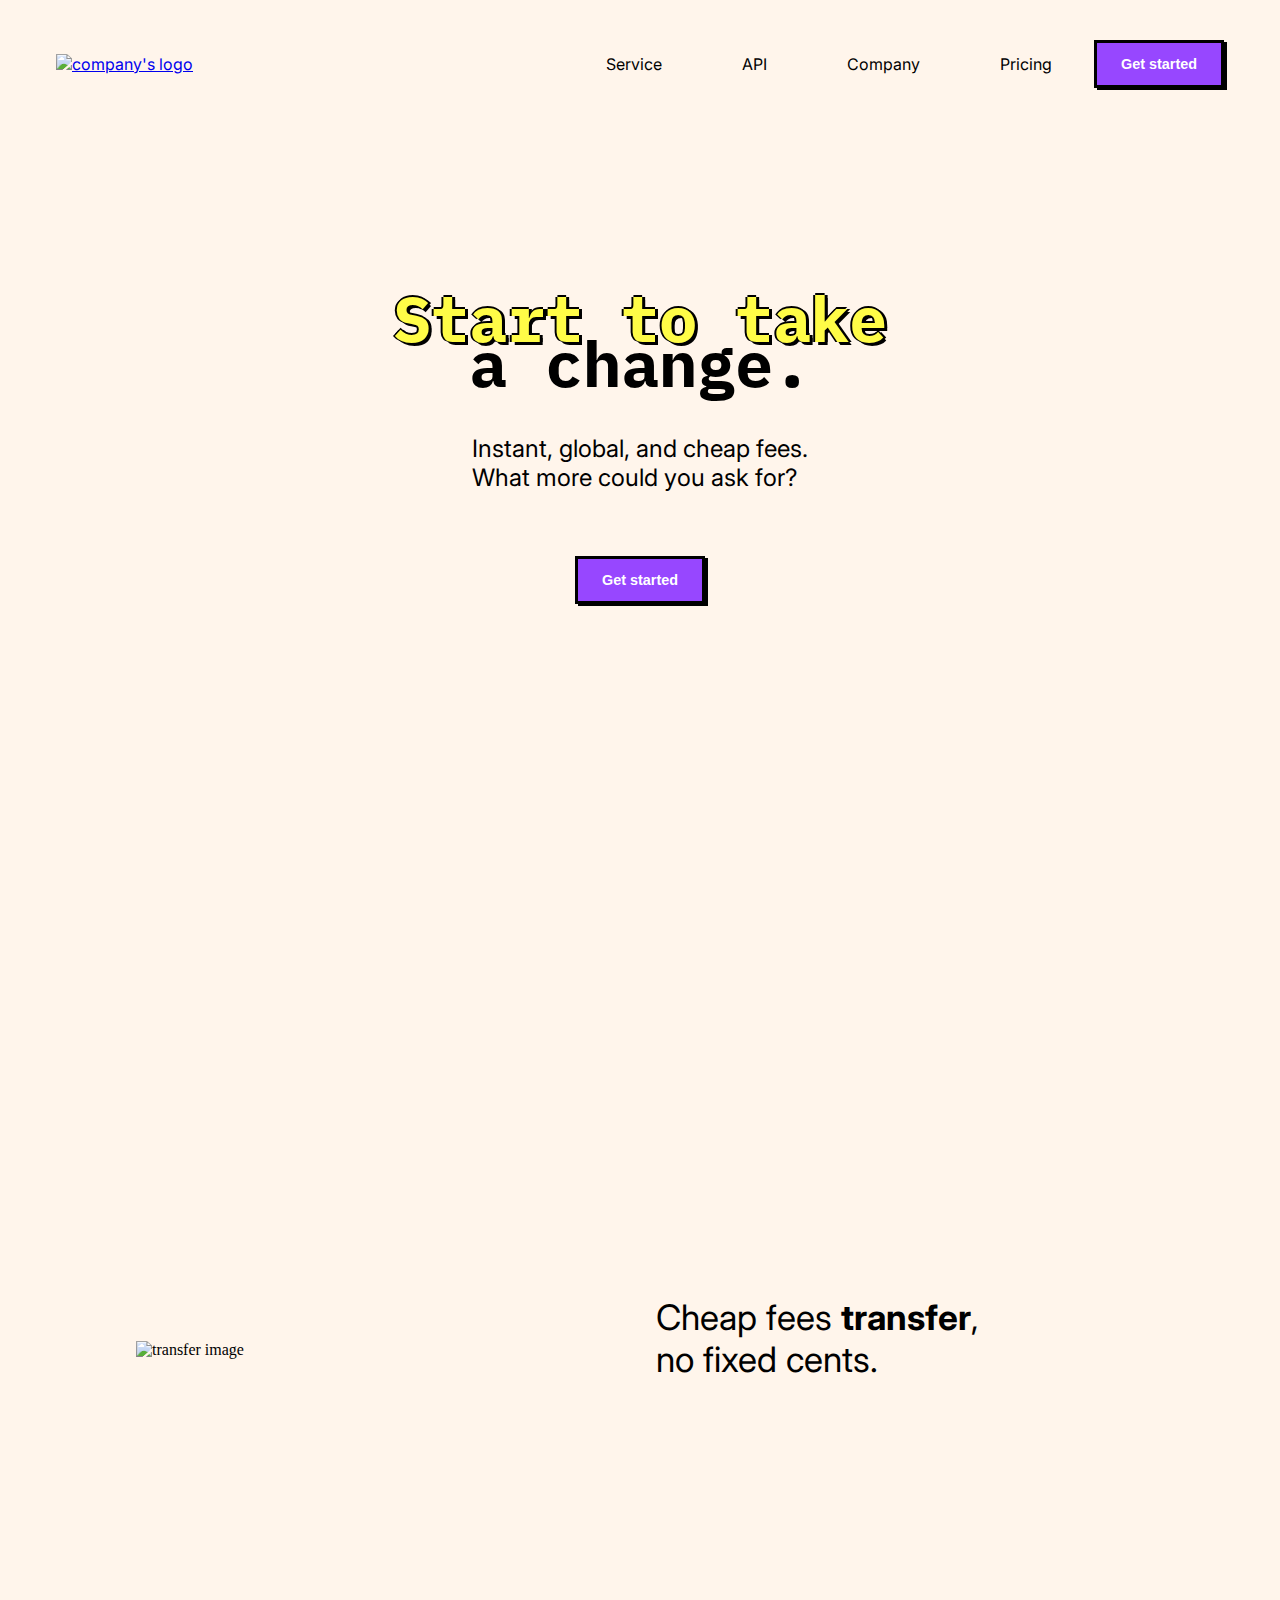
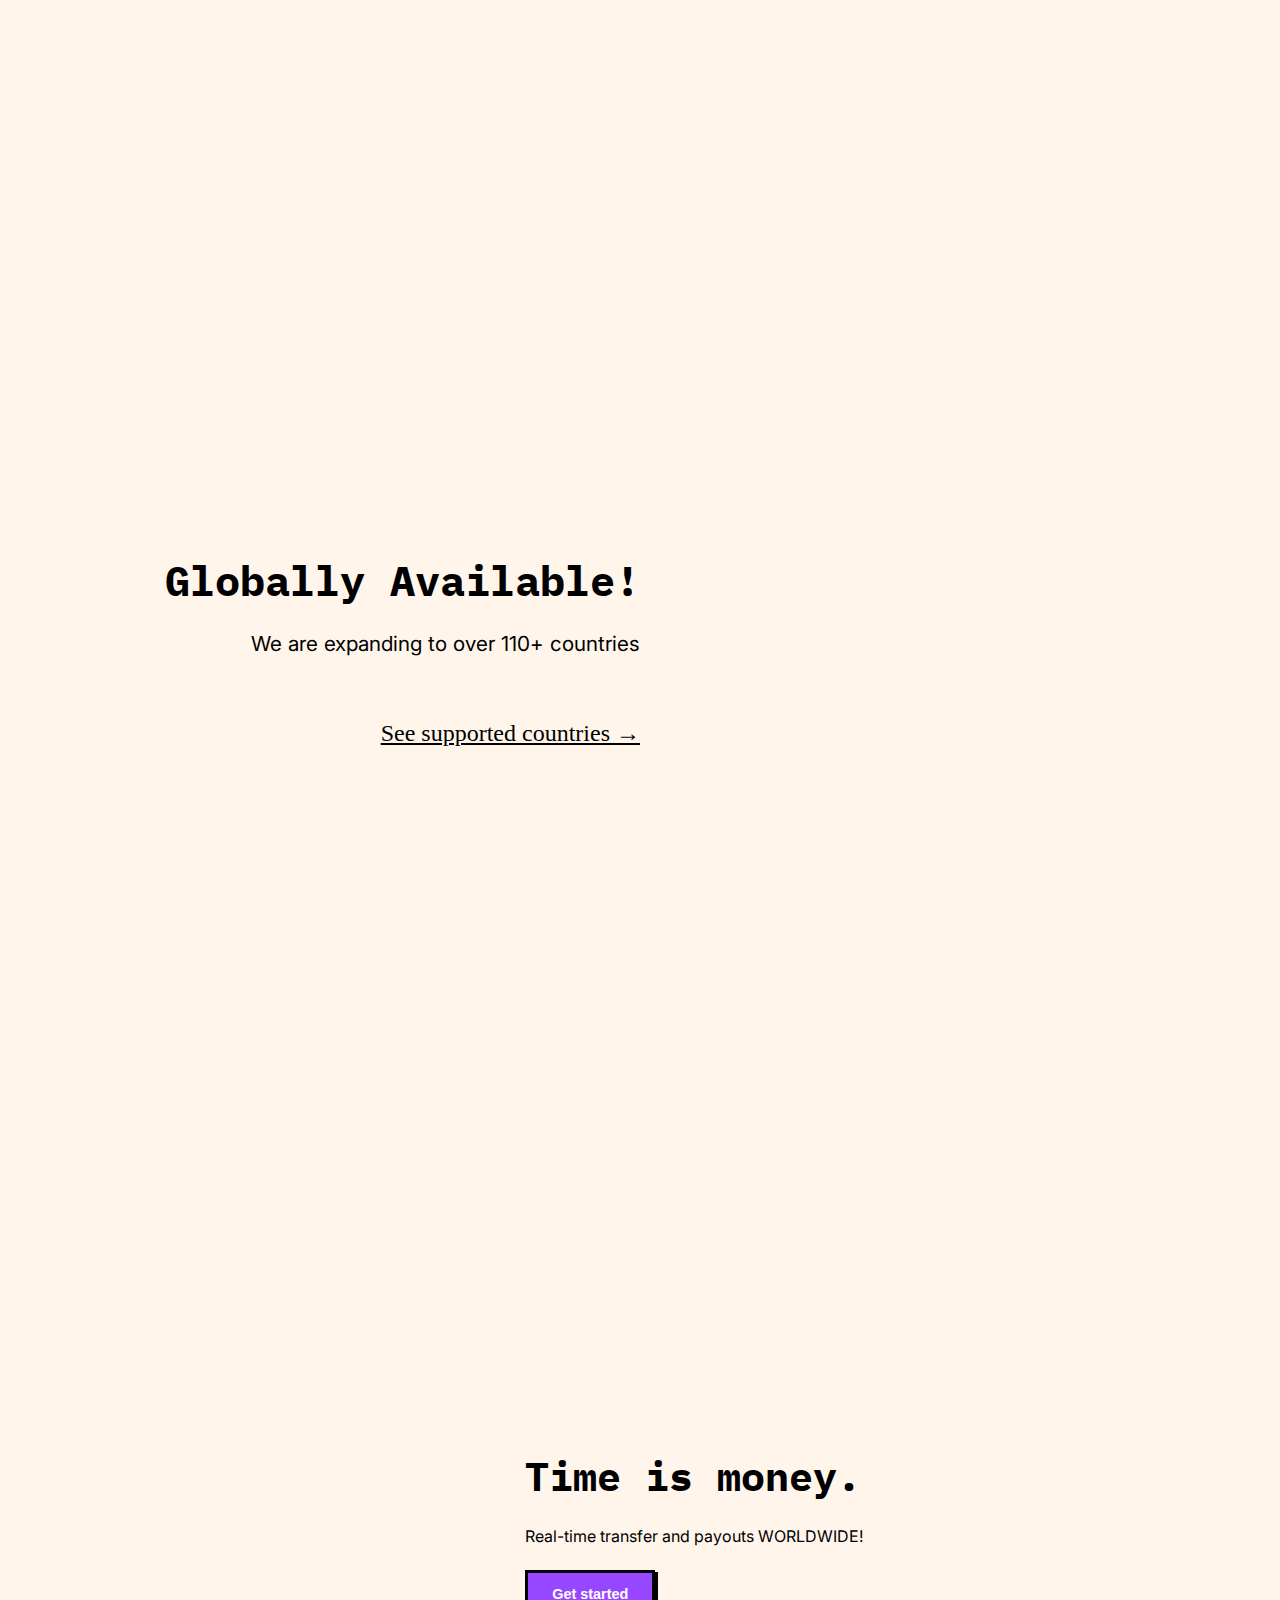
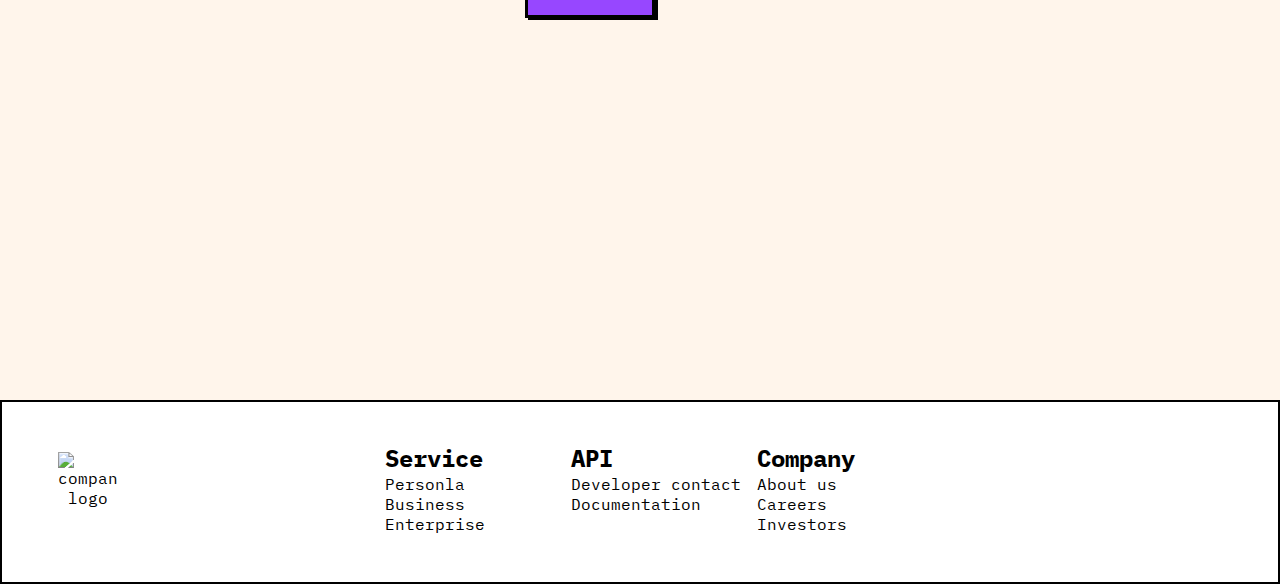
==== html/index.html @ 46a07cd2 "Replaced burger lines with pseudo elements" ====
<!DOCTYPE html>
<html>
  <head>
    <meta charset="utf-8" />
    <meta
      name="viewport"
      content="width=device-width, initial-scale=1, shrink-to-fit=no"
    />
    <title>Landing page</title>
    <link rel="preconnect" href="https://fonts.googleapis.com" />
    <link rel="preconnect" href="https://fonts.gstatic.com" crossorigin />
    <link
      href="https://fonts.googleapis.com/css2?family=IBM+Plex+Mono:wght@400;700&family=Inter:wght@400;700&display=swap"
      rel="stylesheet"
    />
    <link rel="stylesheet" href="../css/style.css" />
  </head>
  <body>
    <header>
      <div class="header container">
        <a href="../html/index.html">
          <img src="../images/logo.svg" alt="company's logo" class="logo" />
        </a>
        <nav class="header__nav">
          <ul class="header__list">
            <li class="header__list-item">
              <a class="header__link" href="#">Service</a>
            </li>
            <li class="header__list-item">
              <a class="header__link" href="#">API</a>
            </li>
            <li class="header__list-item">
              <a class="header__link" href="#">Company</a>
            </li>
            <li class="header__list-item">
              <a class="header__link" href="pricing.html">Pricing</a>
            </li>
          </ul>
        </nav>
        <div class="header__button">
          <a href="welcome.html"><button class="button">Get started</button></a>
        </div>

        <button class="header__burger">
          <!-- <div class="header__line1"></div>
          <div class="header__line1"></div>
          <div class="header__line1"></div> -->
          <span class="header__span"></span>
        </button>
      </div>
    </header>

    <main class="container">
      <section class="hero">
        <h1 class="hero__title">
          <span class="hero__span">Start to take</span><br />
          a change.
        </h1>
        <p class="hero__paragraph">
          Instant, global, and cheap fees.<br />
          What more could you ask for?
        </p>
        <div class="hero__button">
          <a href="signup.html"><button class="button">Get started</button></a>
        </div>
      </section>

      <section class="transfer">
        <h2 class="transfer__title">
          Cheap fees <span class="transfer__span">transfer</span>, <br />no
          fixed cents.
        </h2>
        <div class="transfer__image">
          <img
            src="../images/Transfer.png"
            alt="transfer image"
            class="transfer__img"
          />
        </div>
      </section>

      <section class="global">
        <div class="global__text">
          <h2 class="global__title">Globally Available!</h2>
          <p class="global__paragraph">
            We are expanding to over 110+ countries
          </p>
          <a class="global__link" href="#">See supported countries </a>
        </div>
        <div class="global__image">
          <img src="../images/Globe.png" alt="" class="global__img" />
        </div>
      </section>

      <section class="time">
        <div class="time__text">
          <h2 class="time__title">Time is money.</h2>
          <p class="time__paragraph">
            Real-time transfer and payouts WORLDWIDE!
          </p>
          <div class="time__button">
            <a href="welcome.html"
              ><button class="button">Get started</button></a
            >
          </div>
        </div>

        <div class="time__image">
          <img src="../images/Time.png" alt="" class="time__img" />
        </div>
      </section>
    </main>

    <footer class="footer container">
      <img
        src="../images/logo.png"
        alt="company's logo"
        class="footer__logo logo"
      />
      <nav class="footer__nav">
        <ul class="footer__list">
          <li class="footer__list-item">Service</li>
          <li class="footer__list-item">
            <a class="footer__link" href="#">Personla</a>
          </li>
          <li class="footer__list-item">
            <a class="footer__link" href="#">Business</a>
          </li>
          <li class="footer__list-item">
            <a class="footer__link" href="#">Enterprise</a>
          </li>
          <li class="footer__list-item">API</li>
          <li class="footer__list-item">
            <a class="footer__link" href="#">Developer contact</a>
          </li>
          <li class="footer__list-item">
            <a class="footer__link" href="#">Documentation</a>
          </li>
          <li class="footer__list-item">Company</li>
          <li class="footer__list-item">
            <a class="footer__link" href="#">About us</a>
          </li>
          <li class="footer__list-item">
            <a class="footer__link" href="#">Careers</a>
          </li>
          <li class="footer__list-item">
            <a class="footer__link" href="#">Investors</a>
          </li>
        </ul>
      </nav>

      <div class="footer__socials">
        <a href="#" class="footer__link"
          ><img src="../images/instagram.png" alt="" class="footer__social-img"
        /></a>
        <a href="#" class="footer__link"
          ><img src="../images/linkedin.png" alt="" class="footer__social-img"
        /></a>
        <a href="#" class="footer__link"
          ><img src="../images/twitter.png" alt="" class="footer__social-img"
        /></a>
      </div>
    </footer>
  </body>
</html>
---- css/style.css ----
@charset "UTF-8";
* {
  margin: 0;
  padding: 0;
  box-sizing: border-box;
}

html,
body {
  height: 100vh;
  font-size: 16px;
}

body {
  background-color: hsl(31, 100%, 96%);
  color: hsl(0, 0%, 0%);
}

.container {
  padding: 0 1rem;
}
@media (min-width: 820px) {
  .container {
    padding: 0 2rem;
  }
}
@media (min-width: 1022px) {
  .container {
    padding: 0 3.5rem;
  }
}

.button {
  padding: 1.2rem 2.5rem;
  background-color: hsl(266, 100%, 64%);
  font-size: 1rem;
  color: hsl(0, 0%, 100%);
  font-weight: 700;
  border: 3px solid hsl(0, 0%, 0%);
  box-shadow: 3px 2px 0px black;
  cursor: pointer;
}
@media (min-width: 820px) {
  .button {
    padding: 0.8rem 1.5rem;
    font-size: 0.9rem;
  }
}
.button:hover {
  opacity: 0.8;
  box-shadow: 4px 4px 2px black;
}

.header {
  padding-top: 2.5rem;
  padding-bottom: 2.5rem;
  display: flex;
  justify-content: space-between;
  align-items: center;
  position: fixed;
  top: 0;
  right: 0;
  left: 0;
  background-color: hsl(31, 100%, 96%);
  font-family: "Inter", sans-serif;
}
.header__nav {
  display: none;
}
@media (min-width: 820px) {
  .header__nav {
    display: flex;
    justify-content: flex-end;
    width: 70%;
  }
}
.header__list {
  display: flex;
  align-items: center;
}
.header__list-item {
  padding-left: 5rem;
  list-style: none;
  cursor: pointer;
}
.header__link {
  text-decoration: none;
  color: hsl(0, 0%, 0%);
  transition: 0.2s ease;
}
.header__link:hover {
  color: hsl(266, 100%, 64%);
}
.header__button {
  display: none;
}
@media (min-width: 820px) {
  .header__button {
    display: block;
  }
}
.header__burger {
  cursor: pointer;
  padding: 20px 10px;
  background: hsl(266, 100%, 64%);
  display: block;
}
@media (min-width: 820px) {
  .header__burger {
    display: none;
  }
}
.header__span {
  background: hsl(0, 0%, 0%);
  height: 3px;
  width: 30px;
  display: block;
  position: relative;
  transition: all ease 0.1s;
}
.header__span:after, .header__span:before {
  background: hsl(0, 0%, 0%);
  height: 3px;
  width: 30px;
  display: block;
  position: absolute;
  content: "";
  left: 0;
  top: 8px;
  transition: all ease 0.2s;
}
.header__span:before {
  top: -8px;
}

.logo {
  width: 65px;
}
@media (min-width: 820px) {
  .logo {
    width: 70px;
  }
}
@media (min-width: 1022px) {
  .logo {
    width: 75px;
  }
}

.hero {
  display: flex;
  flex-direction: column;
  justify-content: center;
  align-items: center;
  height: 100vh;
}
.hero__title {
  font-family: "IBM Plex Mono", monospace;
  font-size: 3rem;
  line-height: 2.8rem;
  text-align: center;
  padding-bottom: 3rem;
}
@media (min-width: 820px) {
  .hero__title {
    font-size: 4rem;
  }
}
.hero__span {
  color: hsl(59, 100%, 64%);
  text-shadow: 3px 3px hsl(0, 0%, 0%);
  text-shadow: -2px 0 black, 3px 3px black, 3px 0 black, 0 -2px black;
}
.hero__paragraph {
  font-family: "Inter", sans-serif;
  font-size: 1.2rem;
  padding-bottom: 4rem;
}
@media (min-width: 820px) {
  .hero__paragraph {
    font-size: 1.5rem;
  }
}

.transfer {
  padding-top: 7rem;
  padding-bottom: 7rem;
  display: flex;
  flex-direction: column;
  justify-content: center;
  align-items: center;
}
@media (min-width: 820px) {
  .transfer {
    height: 100vh;
    flex-direction: row-reverse;
    padding: 0 5rem;
    gap: 2rem;
  }
}
.transfer__title {
  font-family: "Inter", sans-serif;
  font-size: 1.7rem;
  font-weight: 400;
  text-align: center;
  padding-bottom: 1.5rem;
}
@media (min-width: 820px) {
  .transfer__title {
    text-align: left;
    flex: 1;
  }
}
@media (min-width: 1022px) {
  .transfer__title {
    font-size: 2.2rem;
  }
}
.transfer__span {
  font-weight: 700;
}
.transfer__image {
  width: 100%;
}
@media (min-width: 820px) {
  .transfer__image {
    flex: 1;
  }
}
.transfer__img {
  width: 100%;
}

.global {
  padding-top: 7rem;
  padding-bottom: 7rem;
  display: flex;
  flex-direction: column;
  justify-content: flex-end;
  align-items: center;
}
@media (min-width: 820px) {
  .global {
    height: 100vh;
    flex-direction: row;
  }
}
@media (min-width: 1022px) {
  .global {
    padding-left: 5rem;
    padding-right: 5rem;
  }
}
.global__text {
  text-align: center;
}
@media (min-width: 820px) {
  .global__text {
    text-align: right;
    flex: 1;
  }
}
.global__title {
  font-family: "IBM Plex Mono", monospace;
  font-size: 2rem;
  padding-bottom: 1.5rem;
}
@media (min-width: 820px) {
  .global__title {
    font-size: 2.2rem;
  }
}
@media (min-width: 1022px) {
  .global__title {
    font-size: 2.6rem;
  }
}
.global__paragraph {
  font-family: "Inter", sans-serif;
  font-size: 1.2rem;
  padding-bottom: 1rem;
}
@media (min-width: 820px) {
  .global__paragraph {
    font-size: 1.3rem;
    padding-bottom: 4rem;
  }
}
.global__link {
  color: hsl(0, 0%, 0%);
  font-size: 1.3rem;
}
.global__link:hover {
  color: hsl(266, 100%, 64%);
}
@media (min-width: 820px) {
  .global__link {
    font-size: 1.5rem;
  }
}
.global__link::after {
  content: "→";
}
.global__image {
  width: 100%;
}
@media (min-width: 820px) {
  .global__image {
    flex: 1;
  }
}
.global__img {
  width: 100%;
}

.time {
  padding-top: 7rem;
  padding-bottom: 7rem;
  display: flex;
  flex-direction: column;
  justify-content: center;
  align-items: center;
  text-align: center;
}
@media (min-width: 820px) {
  .time {
    height: 100vh;
    flex-direction: row-reverse;
    text-align: left;
    gap: 5rem;
  }
}
@media (min-width: 820px) {
  .time {
    padding-left: 5rem;
    padding-right: 5rem;
  }
}
@media (min-width: 820px) {
  .time__text {
    flex: 2;
  }
}
.time__title {
  font-family: "IBM Plex Mono", monospace;
  font-size: 2rem;
  padding-bottom: 1.5rem;
}
@media (min-width: 820px) {
  .time__title {
    font-size: 2.2rem;
  }
}
@media (min-width: 820px) {
  .time__title {
    font-size: 2.5rem;
  }
}
.time__paragraph {
  font-family: "Inter", sans-serif;
  font-size: 1rem;
  padding-bottom: 1.5rem;
}
.time__button {
  margin-bottom: 2rem;
}
.time__image {
  width: 100%;
  padding-bottom: 2rem;
}
@media (min-width: 820px) {
  .time__image {
    flex: 1;
  }
}
.time__img {
  width: 70%;
}
@media (min-width: 820px) {
  .time__img {
    width: 100%;
  }
}

.footer {
  padding-top: 1.5rem;
  padding-bottom: 1.5rem;
  background-color: hsl(0, 0%, 100%);
  font-family: "IBM Plex Mono", monospace;
  text-align: center;
  border: 2px solid hsl(0, 0%, 0%);
}
@media (min-width: 820px) {
  .footer {
    display: flex;
    justify-content: space-between;
    align-items: center;
  }
}
.footer__logo {
  padding-right: 1rem;
  padding-bottom: 1.5rem;
}
.footer__nav {
  padding-bottom: 1.5rem;
}
@media (min-width: 820px) {
  .footer__list {
    -moz-column-count: 3;
         column-count: 3;
    text-align: left;
  }
}
.footer__list-item {
  list-style: none;
  font-size: 1rem;
}
.footer__list-item:nth-child(1), .footer__list-item:nth-child(5), .footer__list-item:nth-child(8) {
  font-weight: 700;
  font-size: 1.5rem;
  padding-top: 1rem;
}
.footer__link {
  text-decoration: none;
  color: hsl(0, 0%, 0%);
  transition: 0.2s ease;
}
.footer__link:hover {
  filter: invert(30%) sepia(90%) saturate(2763%) hue-rotate(250deg) brightness(101%) contrast(102%);
}
.footer__social-img {
  cursor: pointer;
  padding-left: 0.5rem;
}

.main {
  height: 100vh;
  display: flex;
  justify-content: center;
  align-items: center;
}
.main__box {
  display: flex;
  flex-direction: column;
  justify-content: center;
  align-items: center;
  width: 80%;
  border: 4px solid hsl(0, 0%, 0%);
  box-shadow: 7px 6px 5px black;
  height: 250px;
  background-color: hsl(59, 100%, 64%);
}
@media (min-width: 820px) {
  .main__box {
    width: 75%;
    height: 300px;
  }
}
@media (min-width: 1022px) {
  .main__box {
    width: 45%;
    height: 400px;
  }
}
.main__title {
  font-family: "IBM Plex Mono", monospace;
  font-size: 1.3rem;
  font-weight: 400;
  text-align: center;
  padding-bottom: 1rem;
}
@media (min-width: 820px) {
  .main__title {
    padding-top: 2rem;
    font-size: 1.6rem;
  }
}
@media (min-width: 820px) {
  .main__title {
    font-size: 2rem;
  }
}
.main__paragraph {
  font-family: "Inter", sans-serif;
  font-weight: 600;
  font-size: 1.3rem;
  padding-bottom: 1rem;
}
@media (min-width: 820px) {
  .main__paragraph {
    font-size: 1.6rem;
    padding-bottom: 5rem;
  }
}
@media (min-width: 820px) {
  .main__paragraph {
    font-size: 2rem;
  }
}

.welcome {
  height: 100vh;
  display: flex;
  justify-content: center;
  align-items: center;
  margin-top: 1rem;
}
.welcome__box {
  display: flex;
  flex-direction: column;
  justify-content: center;
  align-items: center;
  width: 90%;
  height: 55%;
  background-color: hsl(0, 0%, 100%);
  border: 4px solid hsl(0, 0%, 0%);
  box-shadow: 7px 6px 5px black;
}
@media (min-width: 820px) {
  .welcome__box {
    width: 75%;
    height: 60%;
  }
}
.welcome__title {
  font-family: "IBM Plex Mono", monospace;
  padding-bottom: 1.5rem;
}
.welcome__input {
  width: 300px;
  margin-bottom: 1.5rem;
  border: 2px solid hsl(0, 0%, 0%);
  padding: 0.5rem;
  font-family: hsl(0, 0%, 100%);
}
.welcome__socials {
  display: flex;
  gap: 1rem;
  margin-top: 5.5rem;
  padding: 0.2rem;
  border: 2px solid hsl(0, 0%, 0%);
}
.welcome__img {
  width: 30px;
}
.welcome__link:hover {
  filter: invert(30%) sepia(90%) saturate(2763%) hue-rotate(250deg) brightness(101%) contrast(102%);
}/*# sourceMappingURL=style.css.map */
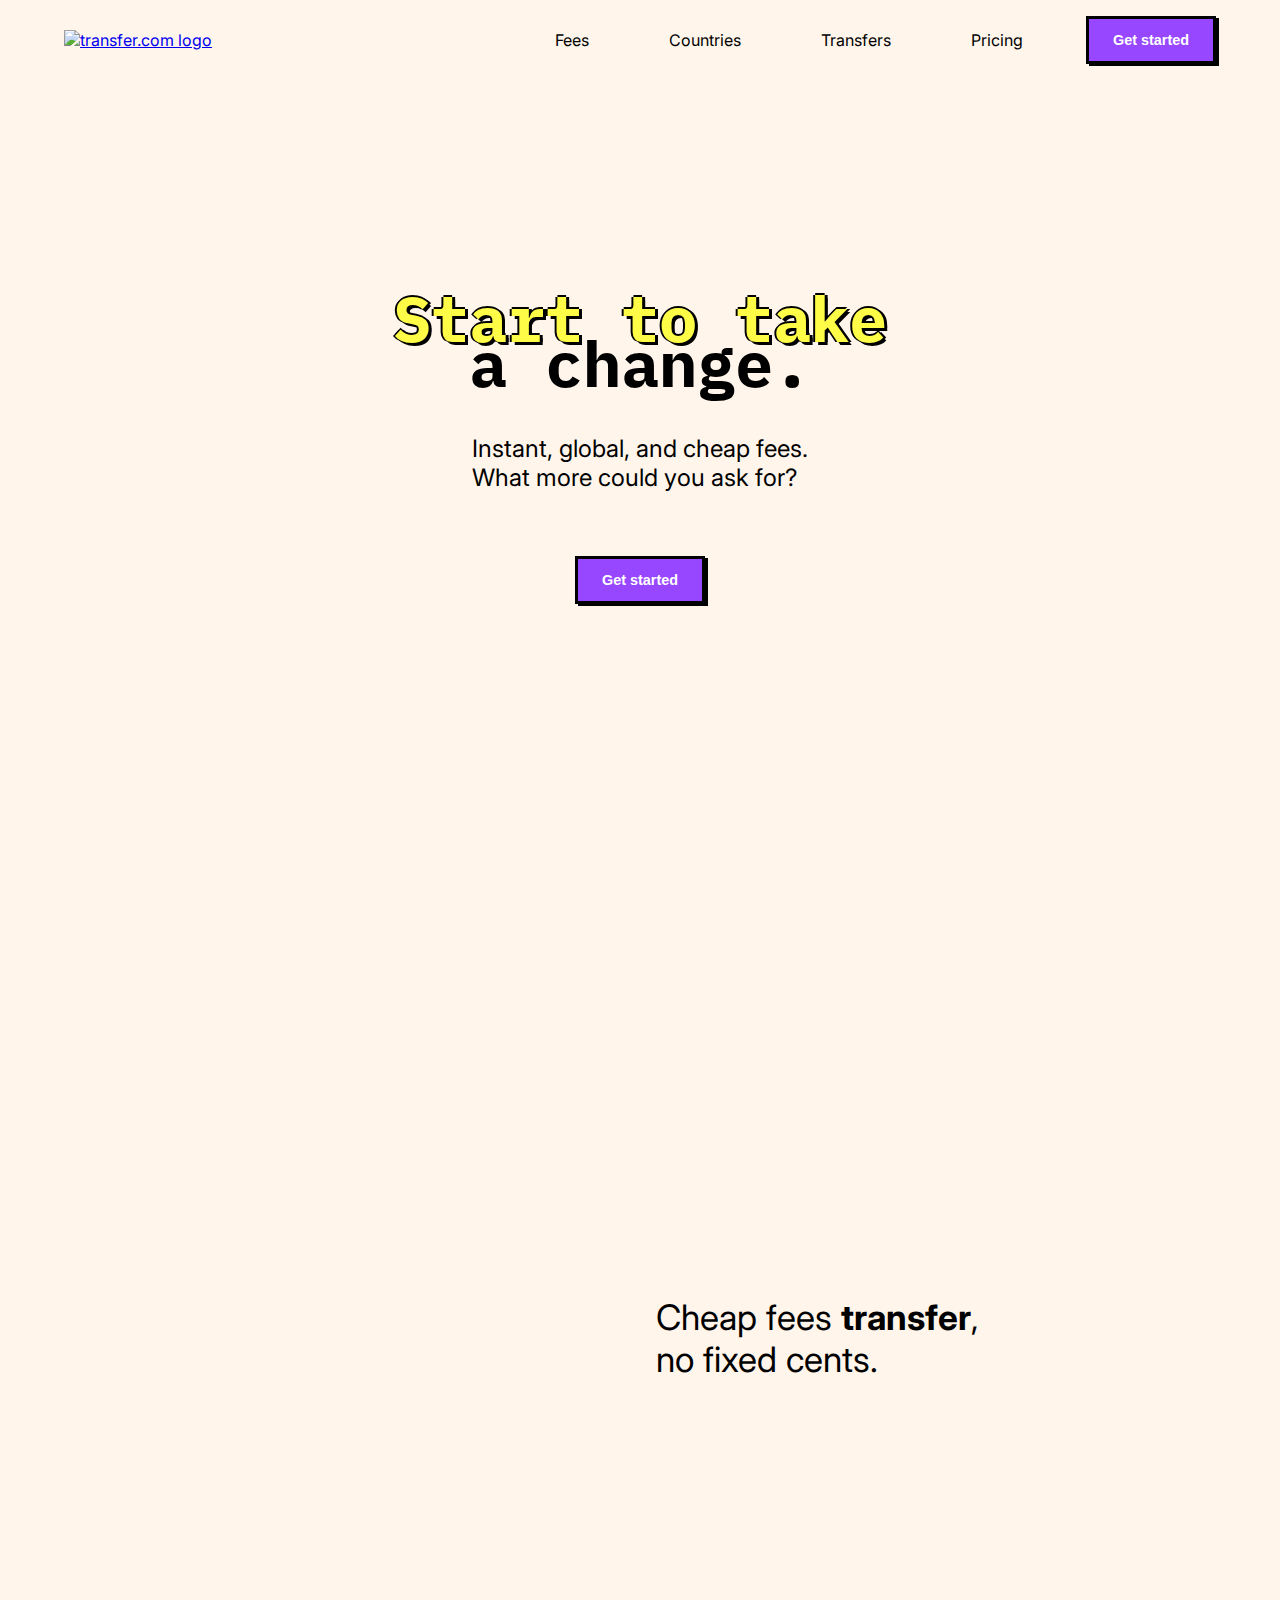
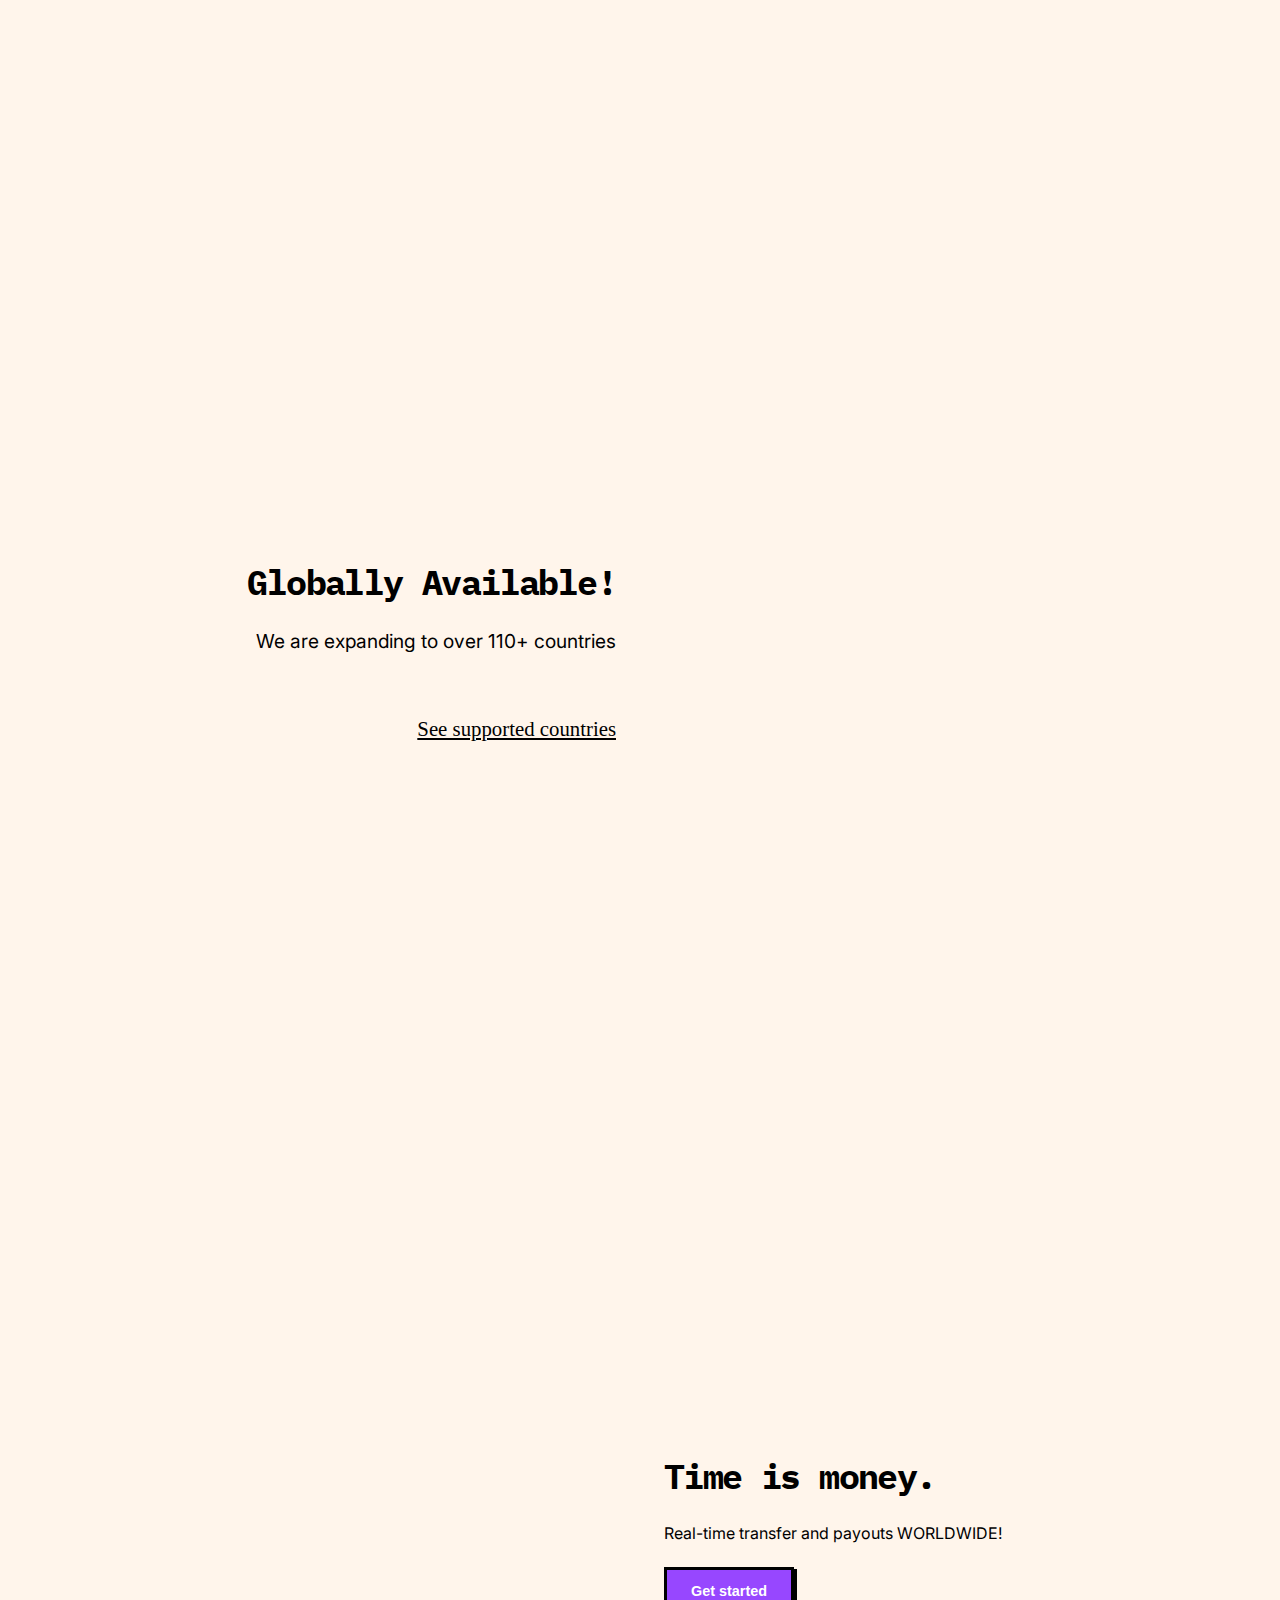
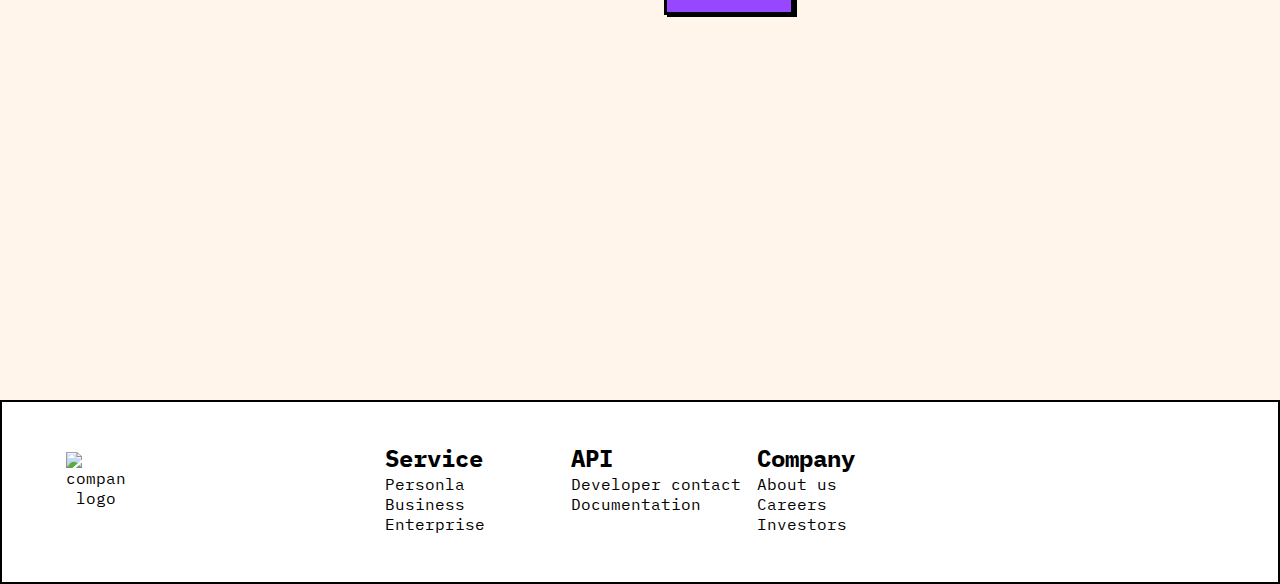
==== commit 6ac4008f: "Added password input eye icon + centered menu links" ====
--- a/html/index.html
+++ b/html/index.html
@@ -19,18 +19,18 @@
     <header>
       <div class="header container">
         <a href="../html/index.html">
-          <img src="../images/logo.svg" alt="company's logo" class="logo" />
+          <img src="../images/logo.svg" alt="transfer.com logo" class="logo" />
         </a>
         <nav class="header__nav">
           <ul class="header__list">
             <li class="header__list-item">
-              <a class="header__link" href="#">Service</a>
-            </li>
-            <li class="header__list-item">
-              <a class="header__link" href="#">API</a>
-            </li>
-            <li class="header__list-item">
-              <a class="header__link" href="#">Company</a>
+              <a class="header__link" href="#fees">Fees</a>
+            </li>
+            <li class="header__list-item">
+              <a class="header__link" href="#countries">Countries</a>
+            </li>
+            <li class="header__list-item">
+              <a class="header__link" href="#transfers">Transfers</a>
             </li>
             <li class="header__list-item">
               <a class="header__link" href="pricing.html">Pricing</a>
@@ -42,9 +42,6 @@
         </div>
 
         <button class="header__burger">
-          <!-- <div class="header__line1"></div>
-          <div class="header__line1"></div>
-          <div class="header__line1"></div> -->
           <span class="header__span"></span>
         </button>
       </div>
@@ -53,33 +50,47 @@
     <main class="container">
       <section class="hero">
         <h1 class="hero__title">
-          <span class="hero__span">Start to take</span><br />
-          a change.
+          <span class="hero__span">Start to take</span>
+          <span class="hero__span2">a change.</span>
         </h1>
         <p class="hero__paragraph">
           Instant, global, and cheap fees.<br />
           What more could you ask for?
         </p>
         <div class="hero__button">
-          <a href="signup.html"><button class="button">Get started</button></a>
-        </div>
-      </section>
-
-      <section class="transfer">
+          <a href="welcome.html"><button class="button">Get started</button></a>
+        </div>
+      </section>
+
+      <section id="fees" class="transfer">
         <h2 class="transfer__title">
           Cheap fees <span class="transfer__span">transfer</span>, <br />no
           fixed cents.
         </h2>
         <div class="transfer__image">
           <img
-            src="../images/Transfer.png"
-            alt="transfer image"
-            class="transfer__img"
-          />
-        </div>
-      </section>
-
-      <section class="global">
+            src="../images/rectangle.svg"
+            alt=""
+            class="transfer__rectangle"
+          />
+          <img
+            src="../images/rectanglesmall.svg"
+            alt=""
+            class="transfer__rectangle-small1"
+          />
+          <img
+            src="../images/rectanglesmall.svg"
+            alt=""
+            class="transfer__rectangle-small2"
+          />
+          <img src="../images/dollar.svg" alt="" class="transfer__dollar1" />
+          <img src="../images/dollar.svg" alt="" class="transfer__dollar2" />
+          <img src="../images/arrow.svg" alt="" class="transfer__arrow" />
+          <img src="../images/percent.svg" alt="" class="transfer__percent" />
+        </div>
+      </section>
+
+      <section id="countries" class="global">
         <div class="global__text">
           <h2 class="global__title">Globally Available!</h2>
           <p class="global__paragraph">
@@ -88,11 +99,16 @@
           <a class="global__link" href="#">See supported countries </a>
         </div>
         <div class="global__image">
-          <img src="../images/Globe.png" alt="" class="global__img" />
-        </div>
-      </section>
-
-      <section class="time">
+          <img src="../images/globe.svg" alt="" class="global__globe" />
+          <img src="../images/spot1.svg" alt="" class="global__spot1" />
+          <img src="../images/spot2.svg" alt="" class="global__spot2" />
+          <img src="../images/spot3.svg" alt="" class="global__spot3" />
+          <img src="../images/line.svg" alt="" class="global__line" />
+          <img src="../images/globearrow 1.svg" alt="" class="global__arrow" />
+        </div>
+      </section>
+
+      <section id="transfers" class="time">
         <div class="time__text">
           <h2 class="time__title">Time is money.</h2>
           <p class="time__paragraph">
@@ -106,7 +122,27 @@
         </div>
 
         <div class="time__image">
-          <img src="../images/Time.png" alt="" class="time__img" />
+          <img src="../images/face.svg" alt="" class="time__face" />
+          <img src="../images/twelve.svg" alt="" class="time__twelve" />
+          <img src="../images/nine.svg" alt="" class="time__nine" />
+          <img src="../images/three.svg" alt="" class="time__three" />
+          <img src="../images/six.svg" alt="" class="time__six" />
+          <img
+            src="../images/rectanglesmall.svg"
+            alt=""
+            class="time__rectangle1 time__rotate"
+          />
+          <img
+            src="../images/rectanglesmall.svg"
+            alt=""
+            class="time__rectangle2"
+          />
+          <img
+            src="../images/dollar.svg"
+            alt=""
+            class="time__dollar1 time__rotate"
+          />
+          <img src="../images/dollar.svg" alt="" class="time__dollar2" />
         </div>
       </section>
     </main>
@@ -161,5 +197,6 @@
         /></a>
       </div>
     </footer>
+    <script src="../script.js"></script>
   </body>
 </html>
--- a/css/style.css
+++ b/css/style.css
@@ -1,4 +1,3 @@
-@charset "UTF-8";
 * {
   margin: 0;
   padding: 0;
@@ -9,6 +8,7 @@
 body {
   height: 100vh;
   font-size: 16px;
+  scroll-behavior: smooth;
 }
 
 body {
@@ -18,15 +18,17 @@
 
 .container {
   padding: 0 1rem;
+  max-width: 1440px;
+  margin: 0 auto;
 }
 @media (min-width: 820px) {
   .container {
     padding: 0 2rem;
   }
 }
-@media (min-width: 1022px) {
+@media (min-width: 1026px) {
   .container {
-    padding: 0 3.5rem;
+    padding: 0 4rem;
   }
 }
 
@@ -51,9 +53,24 @@
   box-shadow: 4px 4px 2px black;
 }
 
+@keyframes navLinkFade {
+  from {
+    opacity: 0;
+    transform: translateX(50px);
+  }
+  to {
+    opacity: 1;
+    transform: translateX(0px);
+  }
+}
+@keyframes rotate {
+  to {
+    transform: rotate(360deg);
+  }
+}
 .header {
-  padding-top: 2.5rem;
-  padding-bottom: 2.5rem;
+  padding-top: 1rem;
+  padding-bottom: 1rem;
   display: flex;
   justify-content: space-between;
   align-items: center;
@@ -62,27 +79,51 @@
   right: 0;
   left: 0;
   background-color: hsl(31, 100%, 96%);
+  z-index: 5;
   font-family: "Inter", sans-serif;
 }
 .header__nav {
-  display: none;
-}
-@media (min-width: 820px) {
-  .header__nav {
-    display: flex;
-    justify-content: flex-end;
-    width: 70%;
-  }
+  display: flex;
+  justify-content: flex-end;
+  width: 65%;
 }
 .header__list {
   display: flex;
-  align-items: center;
+  list-style: none;
+}
+@media (max-width: 822px) {
+  .header__list {
+    position: absolute;
+    top: 0;
+    right: 0;
+    left: 0;
+    background-color: hsl(59, 100%, 64%);
+    height: 100vh;
+    flex-direction: column;
+    justify-content: space-evenly;
+    align-items: center;
+    z-index: 1;
+    transform: translateX(100%);
+    transition: transform 0.8s ease-in;
+    font-size: 1.1rem;
+    font-weight: 700;
+  }
+}
+.header__active {
+  transform: translateX(0);
 }
 .header__list-item {
   padding-left: 5rem;
   list-style: none;
   cursor: pointer;
 }
+@media (max-width: 822px) {
+  .header__list-item {
+    opacity: 0;
+    padding: 20px 120px;
+    margin: 0 auto;
+  }
+}
 .header__link {
   text-decoration: none;
   color: hsl(0, 0%, 0%);
@@ -103,7 +144,14 @@
   cursor: pointer;
   padding: 20px 10px;
   background: hsl(266, 100%, 64%);
+  box-shadow: 3px 2px 0px black;
+  border: 2px solid black;
   display: block;
+  z-index: 1;
+}
+.header__burger:hover {
+  opacity: 0.8;
+  box-shadow: 4px 4px 2px black;
 }
 @media (min-width: 820px) {
   .header__burger {
@@ -136,12 +184,15 @@
 .logo {
   width: 65px;
 }
+.logo:hover {
+  filter: drop-shadow(3px 3px 1px rgba(0, 0, 0, 0.7));
+}
 @media (min-width: 820px) {
   .logo {
     width: 70px;
   }
 }
-@media (min-width: 1022px) {
+@media (min-width: 1026px) {
   .logo {
     width: 75px;
   }
@@ -155,14 +206,16 @@
   height: 100vh;
 }
 .hero__title {
+  width: 52%;
   font-family: "IBM Plex Mono", monospace;
   font-size: 3rem;
   line-height: 2.8rem;
   text-align: center;
   padding-bottom: 3rem;
 }
-@media (min-width: 820px) {
+@media (min-width: 1026px) {
   .hero__title {
+    width: 58%;
     font-size: 4rem;
   }
 }
@@ -171,6 +224,10 @@
   text-shadow: 3px 3px hsl(0, 0%, 0%);
   text-shadow: -2px 0 black, 3px 3px black, 3px 0 black, 0 -2px black;
 }
+.hero__span2 {
+  white-space: nowrap;
+  text-align: center;
+}
 .hero__paragraph {
   font-family: "Inter", sans-serif;
   font-size: 1.2rem;
@@ -194,13 +251,13 @@
   .transfer {
     height: 100vh;
     flex-direction: row-reverse;
-    padding: 0 5rem;
+    padding: 0 3rem;
     gap: 2rem;
   }
 }
 .transfer__title {
   font-family: "Inter", sans-serif;
-  font-size: 1.7rem;
+  font-size: 1.8rem;
   font-weight: 400;
   text-align: center;
   padding-bottom: 1.5rem;
@@ -211,7 +268,7 @@
     flex: 1;
   }
 }
-@media (min-width: 1022px) {
+@media (min-width: 1026px) {
   .transfer__title {
     font-size: 2.2rem;
   }
@@ -220,6 +277,7 @@
   font-weight: 700;
 }
 .transfer__image {
+  position: relative;
   width: 100%;
 }
 @media (min-width: 820px) {
@@ -227,8 +285,44 @@
     flex: 1;
   }
 }
-.transfer__img {
+.transfer__rectangle {
   width: 100%;
+}
+.transfer__rectangle-small1 {
+  position: absolute;
+  top: 10%;
+  left: 5%;
+  width: 20%;
+}
+.transfer__rectangle-small2 {
+  position: absolute;
+  top: 10%;
+  right: 6%;
+  width: 20%;
+}
+.transfer__dollar1 {
+  position: absolute;
+  top: 15%;
+  left: 12%;
+  width: 5%;
+}
+.transfer__dollar2 {
+  position: absolute;
+  top: 15%;
+  right: 13%;
+  width: 5%;
+}
+.transfer__arrow {
+  position: absolute;
+  top: 20%;
+  left: 35%;
+  width: 30%;
+}
+.transfer__percent {
+  position: absolute;
+  top: 60%;
+  left: 35%;
+  width: 30%;
 }
 
 .global {
@@ -238,6 +332,7 @@
   flex-direction: column;
   justify-content: flex-end;
   align-items: center;
+  gap: 3rem;
 }
 @media (min-width: 820px) {
   .global {
@@ -245,10 +340,10 @@
     flex-direction: row;
   }
 }
-@media (min-width: 1022px) {
+@media (min-width: 1026px) {
   .global {
-    padding-left: 5rem;
-    padding-right: 5rem;
+    padding-left: 3rem;
+    padding-right: 3rem;
   }
 }
 .global__text {
@@ -262,17 +357,13 @@
 }
 .global__title {
   font-family: "IBM Plex Mono", monospace;
-  font-size: 2rem;
+  font-size: 1.8rem;
+  letter-spacing: -0.1rem;
   padding-bottom: 1.5rem;
 }
-@media (min-width: 820px) {
+@media (min-width: 1026px) {
   .global__title {
     font-size: 2.2rem;
-  }
-}
-@media (min-width: 1022px) {
-  .global__title {
-    font-size: 2.6rem;
   }
 }
 .global__paragraph {
@@ -282,35 +373,62 @@
 }
 @media (min-width: 820px) {
   .global__paragraph {
-    font-size: 1.3rem;
     padding-bottom: 4rem;
   }
 }
 .global__link {
   color: hsl(0, 0%, 0%);
-  font-size: 1.3rem;
+  font-size: 1.1rem;
 }
 .global__link:hover {
   color: hsl(266, 100%, 64%);
 }
 @media (min-width: 820px) {
   .global__link {
-    font-size: 1.5rem;
-  }
-}
-.global__link::after {
-  content: "→";
+    font-size: 1.3rem;
+  }
 }
 .global__image {
-  width: 100%;
+  width: 90%;
+  position: relative;
+  margin: 0 auto;
 }
 @media (min-width: 820px) {
   .global__image {
     flex: 1;
   }
 }
-.global__img {
-  width: 100%;
+.global__globe {
+  width: 90%;
+}
+.global__spot1 {
+  position: absolute;
+  top: 10%;
+  right: 18%;
+  width: 35%;
+}
+.global__spot2 {
+  position: absolute;
+  top: 50%;
+  right: 25%;
+  width: 42%;
+}
+.global__spot3 {
+  position: absolute;
+  top: 25%;
+  left: 10%;
+  width: 20%;
+}
+.global__arrow {
+  position: absolute;
+  top: 5%;
+  left: 0;
+  width: 85%;
+}
+.global__line {
+  position: absolute;
+  top: 15%;
+  left: 35%;
 }
 
 .time {
@@ -327,33 +445,29 @@
     height: 100vh;
     flex-direction: row-reverse;
     text-align: left;
-    gap: 5rem;
+    gap: 3rem;
   }
 }
 @media (min-width: 820px) {
   .time {
-    padding-left: 5rem;
-    padding-right: 5rem;
+    padding-left: 3rem;
+    padding-right: 3rem;
   }
 }
 @media (min-width: 820px) {
   .time__text {
-    flex: 2;
+    flex: 1;
   }
 }
 .time__title {
   font-family: "IBM Plex Mono", monospace;
-  font-size: 2rem;
+  font-size: 1.8rem;
+  letter-spacing: -0.1rem;
   padding-bottom: 1.5rem;
 }
 @media (min-width: 820px) {
   .time__title {
     font-size: 2.2rem;
-  }
-}
-@media (min-width: 820px) {
-  .time__title {
-    font-size: 2.5rem;
   }
 }
 .time__paragraph {
@@ -365,21 +479,67 @@
   margin-bottom: 2rem;
 }
 .time__image {
-  width: 100%;
-  padding-bottom: 2rem;
+  width: 90%;
+  position: relative;
 }
 @media (min-width: 820px) {
   .time__image {
     flex: 1;
   }
 }
-.time__img {
-  width: 70%;
-}
-@media (min-width: 820px) {
-  .time__img {
-    width: 100%;
-  }
+.time__face {
+  width: 90%;
+}
+.time__twelve {
+  position: absolute;
+  top: 5%;
+  left: 40%;
+}
+.time__six {
+  position: absolute;
+  bottom: 10%;
+  left: 43%;
+}
+.time__nine {
+  position: absolute;
+  left: 8%;
+  top: 39%;
+}
+.time__three {
+  position: absolute;
+  top: 39%;
+  right: 17%;
+}
+.time__rectangle2 {
+  position: absolute;
+  top: 28%;
+  left: 31%;
+  width: 32%;
+  transform: rotate(90deg);
+}
+.time__rectangle1 {
+  position: absolute;
+  top: 37%;
+  left: 37%;
+  width: 32%;
+  z-index: 2;
+}
+.time__dollar1 {
+  position: absolute;
+  top: 41%;
+  right: 43%;
+  z-index: 3;
+  width: 7%;
+}
+.time__dollar2 {
+  position: absolute;
+  top: 32%;
+  right: 49%;
+  width: 7%;
+  transform: rotate(90deg);
+}
+.time__rotate {
+  animation: rotate 7.5s linear infinite;
 }
 
 .footer {
@@ -456,7 +616,7 @@
     height: 300px;
   }
 }
-@media (min-width: 1022px) {
+@media (min-width: 1026px) {
   .main__box {
     width: 45%;
     height: 400px;
@@ -510,7 +670,7 @@
   flex-direction: column;
   justify-content: center;
   align-items: center;
-  width: 90%;
+  width: 95%;
   height: 55%;
   background-color: hsl(0, 0%, 100%);
   border: 4px solid hsl(0, 0%, 0%);
@@ -522,23 +682,65 @@
     height: 60%;
   }
 }
+.welcome__form {
+  display: flex;
+  justify-content: center;
+  flex-direction: column;
+  align-items: center;
+  width: 100%;
+  max-width: 400px;
+}
 .welcome__title {
   font-family: "IBM Plex Mono", monospace;
   padding-bottom: 1.5rem;
 }
+.welcome__password-container {
+  position: relative;
+  width: 100%;
+  display: flex;
+  justify-content: center;
+}
+.welcome__password-img {
+  position: absolute;
+  top: 8px;
+  right: 30px;
+  width: 23px;
+  opacity: 0.6;
+  cursor: pointer;
+}
+.welcome__password-img-closed {
+  color: red;
+  display: none;
+  position: absolute;
+  top: 8px;
+  right: 30px;
+  width: 23px;
+  opacity: 0.6;
+  cursor: pointer;
+}
 .welcome__input {
-  width: 300px;
+  width: 90%;
   margin-bottom: 1.5rem;
   border: 2px solid hsl(0, 0%, 0%);
+  color: hsl(266, 100%, 64%);
   padding: 0.5rem;
-  font-family: hsl(0, 0%, 100%);
+  font-family: "IBM Plex Mono", monospace;
+}
+.welcome__input:focus {
+  border: 2px solid hsl(266, 100%, 64%);
+  outline: 2px solid hsl(266, 100%, 64%);
 }
 .welcome__socials {
   display: flex;
   gap: 1rem;
-  margin-top: 5.5rem;
+  margin-top: 2rem;
   padding: 0.2rem;
   border: 2px solid hsl(0, 0%, 0%);
+}
+@media (min-width: 820px) {
+  .welcome__socials {
+    margin-top: 5.5rem;
+  }
 }
 .welcome__img {
   width: 30px;
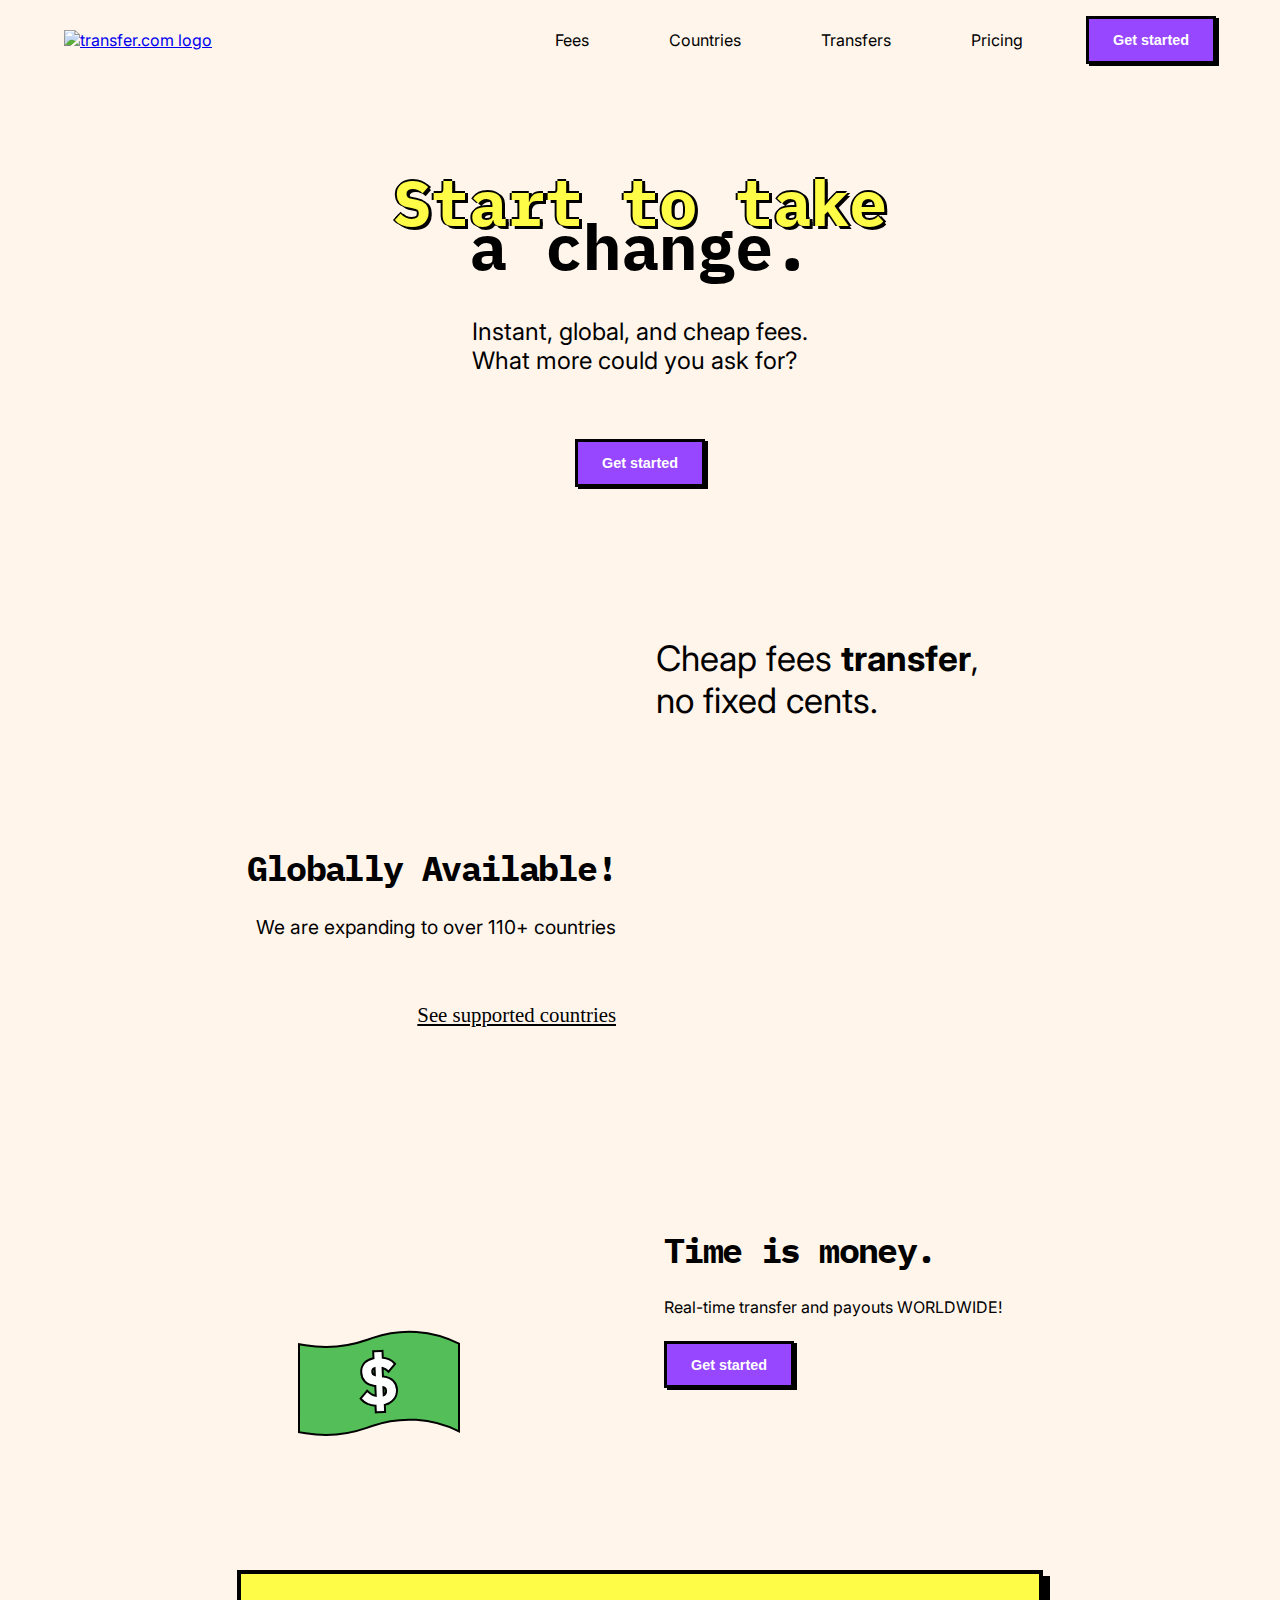
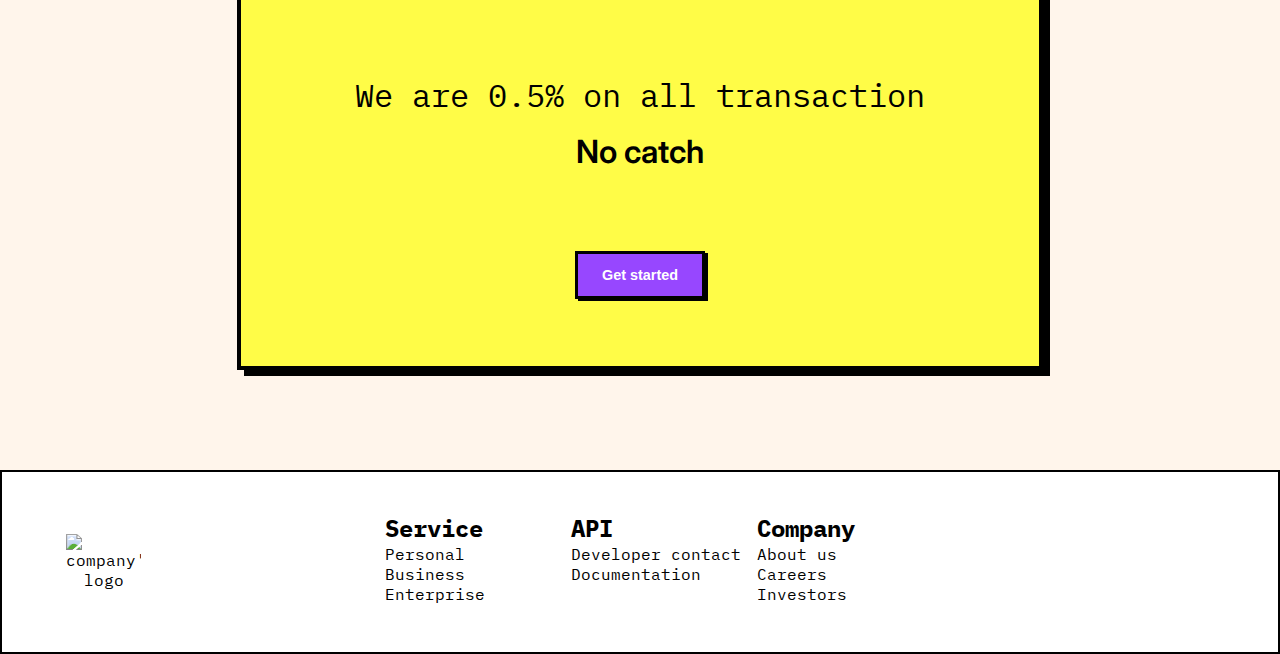
==== commit 20a9d87f: "Added transition to logo" ====
--- a/html/index.html
+++ b/html/index.html
@@ -33,7 +33,7 @@
               <a class="header__link" href="#transfers">Transfers</a>
             </li>
             <li class="header__list-item">
-              <a class="header__link" href="pricing.html">Pricing</a>
+              <a class="header__link" href="#pricing">Pricing</a>
             </li>
           </ul>
         </nav>
@@ -122,32 +122,37 @@
         </div>
 
         <div class="time__image">
+          <div class="time__face"></div>
           <img src="../images/face.svg" alt="" class="time__face" />
           <img src="../images/twelve.svg" alt="" class="time__twelve" />
           <img src="../images/nine.svg" alt="" class="time__nine" />
           <img src="../images/three.svg" alt="" class="time__three" />
           <img src="../images/six.svg" alt="" class="time__six" />
           <img
+            src="../images/dollarsign.svg"
+            alt=""
+            class="time__rectangle1 time__rotate"
+          />
+          <img
             src="../images/rectanglesmall.svg"
             alt=""
-            class="time__rectangle1 time__rotate"
-          />
-          <img
-            src="../images/rectanglesmall.svg"
-            alt=""
             class="time__rectangle2"
           />
-          <img
-            src="../images/dollar.svg"
-            alt=""
-            class="time__dollar1 time__rotate"
-          />
           <img src="../images/dollar.svg" alt="" class="time__dollar2" />
         </div>
       </section>
+
+      <section id="pricing" class="pricing"></section>
+      <div class="main__box">
+        <h3 class="main__title">We are 0.5% on all transaction</h3>
+        <p class="main__paragraph">No catch</p>
+        <div class="main__button">
+          <a href="welcome.html"><button class="button">Get started</button></a>
+        </div>
+      </div>
     </main>
 
-    <footer class="footer container">
+    <footer class="footer">
       <img
         src="../images/logo.png"
         alt="company's logo"
@@ -157,7 +162,7 @@
         <ul class="footer__list">
           <li class="footer__list-item">Service</li>
           <li class="footer__list-item">
-            <a class="footer__link" href="#">Personla</a>
+            <a class="footer__link" href="#">Personal</a>
           </li>
           <li class="footer__list-item">
             <a class="footer__link" href="#">Business</a>
@@ -186,13 +191,13 @@
       </nav>
 
       <div class="footer__socials">
-        <a href="#" class="footer__link"
+        <a href="https://www.instagram.com/" class="footer__link"
           ><img src="../images/instagram.png" alt="" class="footer__social-img"
         /></a>
-        <a href="#" class="footer__link"
+        <a href="https://www.linkedin.com/" class="footer__link"
           ><img src="../images/linkedin.png" alt="" class="footer__social-img"
         /></a>
-        <a href="#" class="footer__link"
+        <a href="https://twitter.com/" class="footer__link"
           ><img src="../images/twitter.png" alt="" class="footer__social-img"
         /></a>
       </div>
--- a/css/style.css
+++ b/css/style.css
@@ -63,6 +63,16 @@
     transform: translateX(0px);
   }
 }
+@keyframes navLinkFadeRevert {
+  from {
+    opacity: 1;
+    transform: translateX(0px);
+  }
+  to {
+    opacity: 0;
+    transform: translateX(50px);
+  }
+}
 @keyframes rotate {
   to {
     transform: rotate(360deg);
@@ -74,7 +84,7 @@
   display: flex;
   justify-content: space-between;
   align-items: center;
-  position: fixed;
+  position: sticky;
   top: 0;
   right: 0;
   left: 0;
@@ -91,7 +101,7 @@
   display: flex;
   list-style: none;
 }
-@media (max-width: 822px) {
+@media (max-width: 819px) {
   .header__list {
     position: absolute;
     top: 0;
@@ -104,7 +114,7 @@
     align-items: center;
     z-index: 1;
     transform: translateX(100%);
-    transition: transform 0.8s ease-in;
+    transition: transform 0.3s ease-in;
     font-size: 1.1rem;
     font-weight: 700;
   }
@@ -117,7 +127,7 @@
   list-style: none;
   cursor: pointer;
 }
-@media (max-width: 822px) {
+@media (max-width: 819px) {
   .header__list-item {
     opacity: 0;
     padding: 20px 120px;
@@ -180,9 +190,18 @@
 .header__span:before {
   top: -8px;
 }
+.header__span.header__cross:before {
+  transform: rotate(-45deg) translate(-5px, 6px);
+  transition: 0.3s;
+}
+.header__span.header__cross:after {
+  transform: rotate(45deg) translate(-5px, -6px);
+  transition: 0.3s;
+}
 
 .logo {
-  width: 65px;
+  width: 55px;
+  transition: 0.2s;
 }
 .logo:hover {
   filter: drop-shadow(3px 3px 1px rgba(0, 0, 0, 0.7));
@@ -203,19 +222,17 @@
   flex-direction: column;
   justify-content: center;
   align-items: center;
-  height: 100vh;
+  padding: 100px 0 150px 0;
 }
 .hero__title {
-  width: 52%;
   font-family: "IBM Plex Mono", monospace;
-  font-size: 3rem;
+  font-size: 3.2rem;
   line-height: 2.8rem;
   text-align: center;
   padding-bottom: 3rem;
 }
 @media (min-width: 1026px) {
   .hero__title {
-    width: 58%;
     font-size: 4rem;
   }
 }
@@ -225,7 +242,7 @@
   text-shadow: -2px 0 black, 3px 3px black, 3px 0 black, 0 -2px black;
 }
 .hero__span2 {
-  white-space: nowrap;
+  display: block;
   text-align: center;
 }
 .hero__paragraph {
@@ -246,10 +263,10 @@
   flex-direction: column;
   justify-content: center;
   align-items: center;
+  padding: 100px 0 100px 0;
 }
 @media (min-width: 820px) {
   .transfer {
-    height: 100vh;
     flex-direction: row-reverse;
     padding: 0 3rem;
     gap: 2rem;
@@ -326,8 +343,7 @@
 }
 
 .global {
-  padding-top: 7rem;
-  padding-bottom: 7rem;
+  padding: 100px 0 100px 0;
   display: flex;
   flex-direction: column;
   justify-content: flex-end;
@@ -336,7 +352,6 @@
 }
 @media (min-width: 820px) {
   .global {
-    height: 100vh;
     flex-direction: row;
   }
 }
@@ -432,8 +447,7 @@
 }
 
 .time {
-  padding-top: 7rem;
-  padding-bottom: 7rem;
+  padding: 100px 0 100px 0;
   display: flex;
   flex-direction: column;
   justify-content: center;
@@ -442,7 +456,6 @@
 }
 @media (min-width: 820px) {
   .time {
-    height: 100vh;
     flex-direction: row-reverse;
     text-align: left;
     gap: 3rem;
@@ -523,13 +536,7 @@
   left: 37%;
   width: 32%;
   z-index: 2;
-}
-.time__dollar1 {
-  position: absolute;
-  top: 41%;
-  right: 43%;
-  z-index: 3;
-  width: 7%;
+  transform-origin: 30% 57%;
 }
 .time__dollar2 {
   position: absolute;
@@ -555,11 +562,15 @@
     display: flex;
     justify-content: space-between;
     align-items: center;
-  }
-}
-.footer__logo {
-  padding-right: 1rem;
-  padding-bottom: 1.5rem;
+    padding-left: 2rem;
+    padding-right: 2rem;
+  }
+}
+@media (min-width: 1026px) {
+  .footer {
+    padding-left: 4rem;
+    padding-right: 4rem;
+  }
 }
 .footer__nav {
   padding-bottom: 1.5rem;
@@ -593,32 +604,26 @@
   padding-left: 0.5rem;
 }
 
-.main {
-  height: 100vh;
-  display: flex;
-  justify-content: center;
-  align-items: center;
-}
 .main__box {
   display: flex;
   flex-direction: column;
   justify-content: center;
   align-items: center;
-  width: 80%;
   border: 4px solid hsl(0, 0%, 0%);
-  box-shadow: 7px 6px 5px black;
+  box-shadow: 7px 6px black;
   height: 250px;
   background-color: hsl(59, 100%, 64%);
+  margin: 50px auto 100px auto;
 }
 @media (min-width: 820px) {
   .main__box {
-    width: 75%;
+    width: 65%;
     height: 300px;
   }
 }
 @media (min-width: 1026px) {
   .main__box {
-    width: 45%;
+    width: 70%;
     height: 400px;
   }
 }
@@ -663,7 +668,7 @@
   display: flex;
   justify-content: center;
   align-items: center;
-  margin-top: 1rem;
+  margin: 0 20px;
 }
 .welcome__box {
   display: flex;
@@ -674,7 +679,7 @@
   height: 55%;
   background-color: hsl(0, 0%, 100%);
   border: 4px solid hsl(0, 0%, 0%);
-  box-shadow: 7px 6px 5px black;
+  box-shadow: 7px 6px black;
 }
 @media (min-width: 820px) {
   .welcome__box {
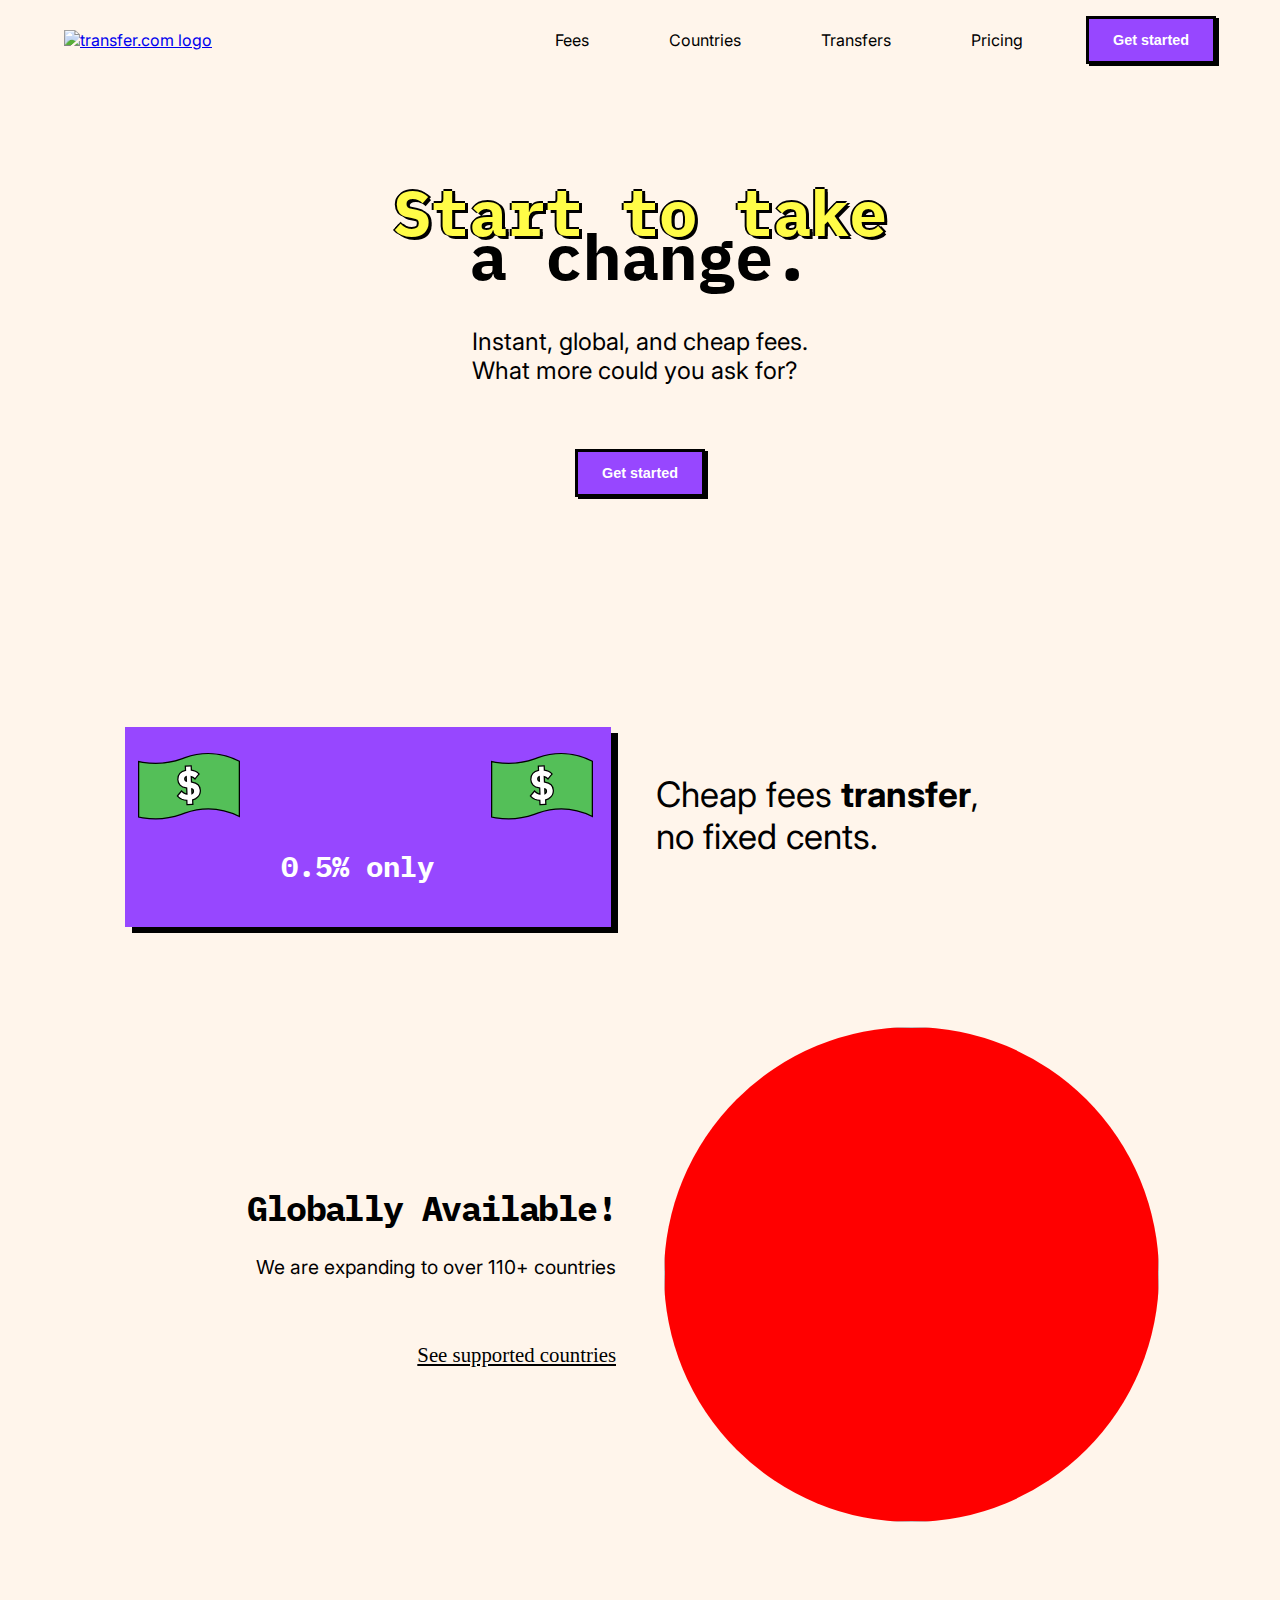
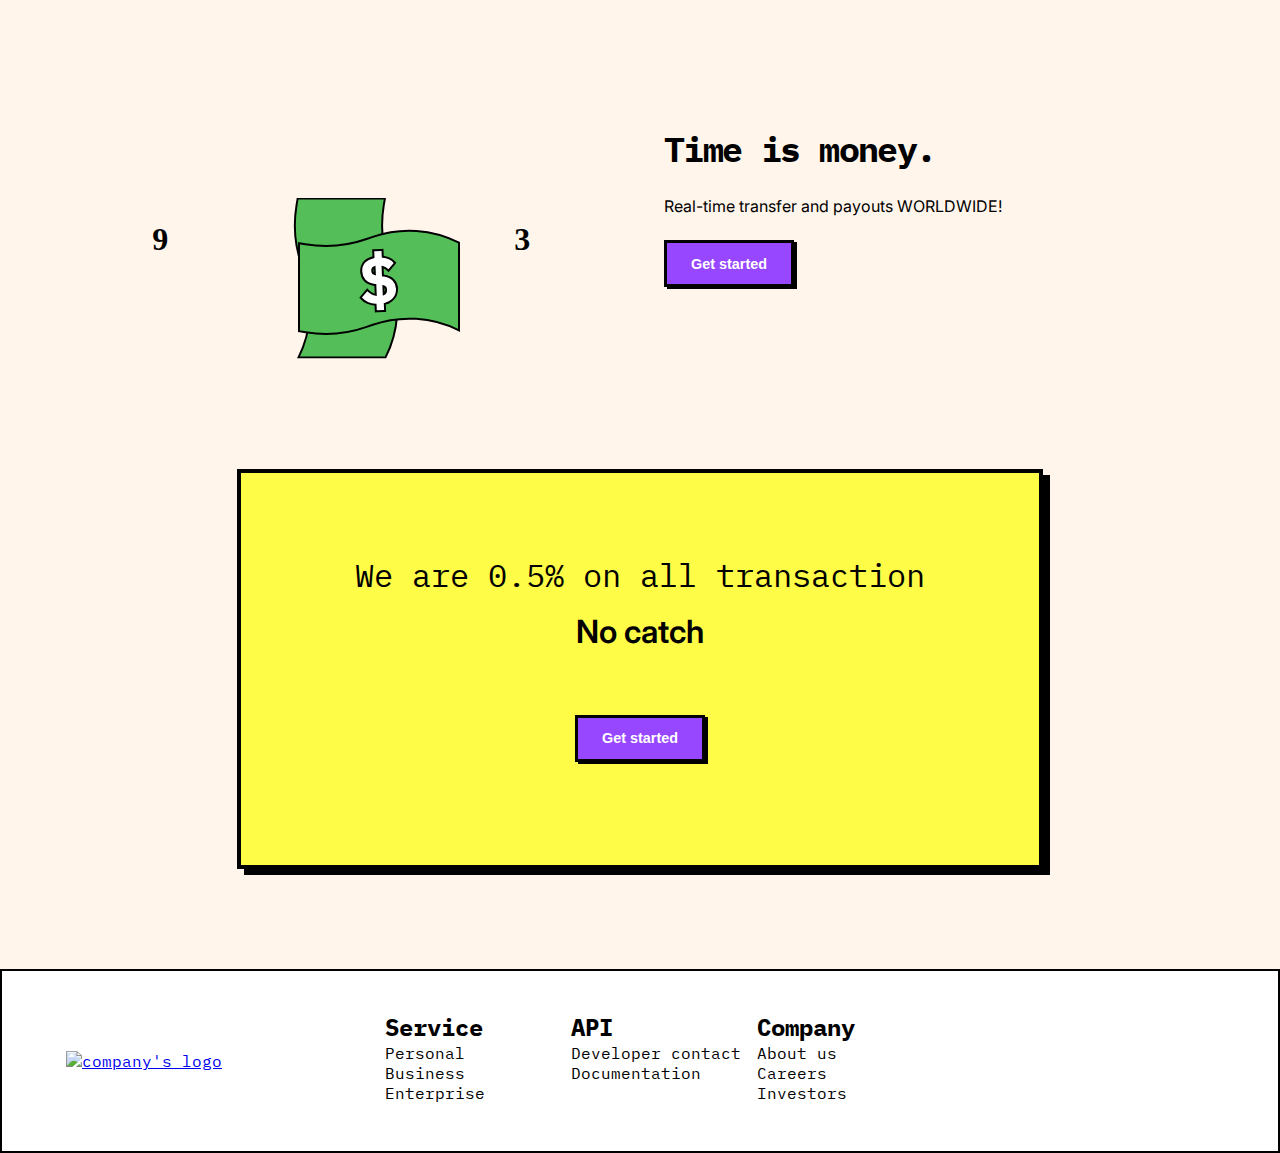
==== commit 70a814f3: "Added svg images" ====
--- a/html/index.html
+++ b/html/index.html
@@ -68,25 +68,19 @@
           fixed cents.
         </h2>
         <div class="transfer__image">
-          <img
-            src="../images/rectangle.svg"
-            alt=""
-            class="transfer__rectangle"
-          />
-          <img
-            src="../images/rectanglesmall.svg"
+          <div class="transfer__rectangle"></div>
+          <img
+            src="../images/dollarsign.svg"
             alt=""
             class="transfer__rectangle-small1"
           />
           <img
-            src="../images/rectanglesmall.svg"
+            src="../images/dollarsign.svg"
             alt=""
             class="transfer__rectangle-small2"
           />
-          <img src="../images/dollar.svg" alt="" class="transfer__dollar1" />
-          <img src="../images/dollar.svg" alt="" class="transfer__dollar2" />
           <img src="../images/arrow.svg" alt="" class="transfer__arrow" />
-          <img src="../images/percent.svg" alt="" class="transfer__percent" />
+          <span class="transfer__percent">0.5% only</span>
         </div>
       </section>
 
@@ -99,10 +93,23 @@
           <a class="global__link" href="#">See supported countries </a>
         </div>
         <div class="global__image">
+          <!-- <div class="global__globe"></div> -->
           <img src="../images/globe.svg" alt="" class="global__globe" />
-          <img src="../images/spot1.svg" alt="" class="global__spot1" />
-          <img src="../images/spot2.svg" alt="" class="global__spot2" />
-          <img src="../images/spot3.svg" alt="" class="global__spot3" />
+          <img
+            src="../images/spot1.svg"
+            alt=""
+            class="global__spot1 global__shake"
+          />
+          <img
+            src="../images/spot2.svg"
+            alt=""
+            class="global__spot2 global__shake"
+          />
+          <img
+            src="../images/spot3.svg"
+            alt=""
+            class="global__spot3 global__shake"
+          />
           <img src="../images/line.svg" alt="" class="global__line" />
           <img src="../images/globearrow 1.svg" alt="" class="global__arrow" />
         </div>
@@ -124,21 +131,16 @@
         <div class="time__image">
           <div class="time__face"></div>
           <img src="../images/face.svg" alt="" class="time__face" />
-          <img src="../images/twelve.svg" alt="" class="time__twelve" />
-          <img src="../images/nine.svg" alt="" class="time__nine" />
-          <img src="../images/three.svg" alt="" class="time__three" />
-          <img src="../images/six.svg" alt="" class="time__six" />
+          <span class="time__twelve time__span">12</span>
+          <span class="time__nine time__span">9</span>
+          <span class="time__three time__span">3</span>
+          <span class="time__six time__span">6</span>
           <img
             src="../images/dollarsign.svg"
             alt=""
             class="time__rectangle1 time__rotate"
           />
-          <img
-            src="../images/rectanglesmall.svg"
-            alt=""
-            class="time__rectangle2"
-          />
-          <img src="../images/dollar.svg" alt="" class="time__dollar2" />
+          <img src="../images/dollarsign.svg" alt="" class="time__rectangle2" />
         </div>
       </section>
 
@@ -147,17 +149,21 @@
         <h3 class="main__title">We are 0.5% on all transaction</h3>
         <p class="main__paragraph">No catch</p>
         <div class="main__button">
-          <a href="welcome.html"><button class="button">Get started</button></a>
+          <a href="welcome.html"
+            ><button class="button pricing__button">Get started</button></a
+          >
         </div>
       </div>
     </main>
 
     <footer class="footer">
-      <img
-        src="../images/logo.png"
-        alt="company's logo"
-        class="footer__logo logo"
-      />
+      <a href="../html/index.html">
+        <img
+          src="../images/logo.png"
+          alt="company's logo"
+          class="footer__logo logo"
+        />
+      </a>
       <nav class="footer__nav">
         <ul class="footer__list">
           <li class="footer__list-item">Service</li>
@@ -191,17 +197,17 @@
       </nav>
 
       <div class="footer__socials">
-        <a href="https://www.instagram.com/" class="footer__link"
+        <a href="https://www.instagram.com/" class="footer__social-link"
           ><img src="../images/instagram.png" alt="" class="footer__social-img"
         /></a>
-        <a href="https://www.linkedin.com/" class="footer__link"
+        <a href="https://www.linkedin.com/" class="footer__social-link"
           ><img src="../images/linkedin.png" alt="" class="footer__social-img"
         /></a>
-        <a href="https://twitter.com/" class="footer__link"
+        <a href="https://twitter.com/" class="footer__social-link"
           ><img src="../images/twitter.png" alt="" class="footer__social-img"
         /></a>
       </div>
     </footer>
-    <script src="../script.js"></script>
+    <script src="../index.js"></script>
   </body>
 </html>
--- a/css/style.css
+++ b/css/style.css
@@ -76,6 +76,23 @@
 @keyframes rotate {
   to {
     transform: rotate(360deg);
+  }
+}
+@keyframes shake {
+  0% {
+    transform: rotate(0deg);
+  }
+  25% {
+    transform: rotate(5deg);
+  }
+  50% {
+    transform: rotate(0eg);
+  }
+  75% {
+    transform: rotate(-5deg);
+  }
+  100% {
+    transform: rotate(0deg);
   }
 }
 .header {
@@ -158,6 +175,7 @@
   border: 2px solid black;
   display: block;
   z-index: 1;
+  transition: 0.5s;
 }
 .header__burger:hover {
   opacity: 0.8;
@@ -167,6 +185,9 @@
   .header__burger {
     display: none;
   }
+}
+.header__burger-yellow {
+  background-color: hsl(59, 100%, 64%);
 }
 .header__span {
   background: hsl(0, 0%, 0%);
@@ -222,7 +243,12 @@
   flex-direction: column;
   justify-content: center;
   align-items: center;
-  padding: 100px 0 150px 0;
+  padding: 110px 0 160px 0;
+}
+@media (min-width: 820px) {
+  .hero {
+    padding-bottom: 230px;
+  }
 }
 .hero__title {
   font-family: "IBM Plex Mono", monospace;
@@ -303,7 +329,11 @@
   }
 }
 .transfer__rectangle {
-  width: 100%;
+  width: 95%;
+  height: 200px;
+  background-color: hsl(266, 100%, 64%);
+  box-shadow: 7px 6px black;
+  margin: 0 auto;
 }
 .transfer__rectangle-small1 {
   position: absolute;
@@ -317,18 +347,6 @@
   right: 6%;
   width: 20%;
 }
-.transfer__dollar1 {
-  position: absolute;
-  top: 15%;
-  left: 12%;
-  width: 5%;
-}
-.transfer__dollar2 {
-  position: absolute;
-  top: 15%;
-  right: 13%;
-  width: 5%;
-}
 .transfer__arrow {
   position: absolute;
   top: 20%;
@@ -337,9 +355,13 @@
 }
 .transfer__percent {
   position: absolute;
+  display: block;
   top: 60%;
-  left: 35%;
-  width: 30%;
+  left: 33%;
+  font-size: 1.8rem;
+  font-family: "IBM Plex Mono", monospace;
+  color: hsl(0, 0%, 100%);
+  font-weight: bold;
 }
 
 .global {
@@ -414,7 +436,11 @@
   }
 }
 .global__globe {
-  width: 90%;
+  width: 55vh;
+  height: 55vh;
+  border-radius: 50%;
+  margin: 0 auto;
+  background-color: red;
 }
 .global__spot1 {
   position: absolute;
@@ -444,6 +470,9 @@
   position: absolute;
   top: 15%;
   left: 35%;
+}
+.global__shake {
+  animation: shake 0.7s infinite;
 }
 
 .time {
@@ -503,15 +532,19 @@
 .time__face {
   width: 90%;
 }
+.time__span {
+  font-size: 2rem;
+  font-weight: bold;
+}
 .time__twelve {
   position: absolute;
-  top: 5%;
-  left: 40%;
+  top: 4%;
+  left: 41%;
 }
 .time__six {
   position: absolute;
   bottom: 10%;
-  left: 43%;
+  left: 46%;
 }
 .time__nine {
   position: absolute;
@@ -537,13 +570,6 @@
   width: 32%;
   z-index: 2;
   transform-origin: 30% 57%;
-}
-.time__dollar2 {
-  position: absolute;
-  top: 32%;
-  right: 49%;
-  width: 7%;
-  transform: rotate(90deg);
 }
 .time__rotate {
   animation: rotate 7.5s linear infinite;
@@ -595,13 +621,21 @@
   text-decoration: none;
   color: hsl(0, 0%, 0%);
   transition: 0.2s ease;
-}
-.footer__link:hover {
+  cursor: pointer;
+}
+.footer__link:not(:first-child) {
+  margin-left: 0.5rem;
+}
+.footer__social-link {
+  display: inline-block;
+  width: 35px;
+  height: 35px;
+}
+.footer__social-link:hover {
   filter: invert(30%) sepia(90%) saturate(2763%) hue-rotate(250deg) brightness(101%) contrast(102%);
 }
 .footer__social-img {
-  cursor: pointer;
-  padding-left: 0.5rem;
+  width: 100%;
 }
 
 .main__box {
@@ -649,12 +683,14 @@
   font-family: "Inter", sans-serif;
   font-weight: 600;
   font-size: 1.3rem;
+  padding-left: 15px;
+  padding-right: 15px;
   padding-bottom: 1rem;
 }
 @media (min-width: 820px) {
   .main__paragraph {
     font-size: 1.6rem;
-    padding-bottom: 5rem;
+    padding-bottom: 4rem;
   }
 }
 @media (min-width: 820px) {
@@ -662,13 +698,16 @@
     font-size: 2rem;
   }
 }
+.main__button {
+  margin-bottom: 55px;
+}
 
 .welcome {
-  height: 100vh;
   display: flex;
   justify-content: center;
   align-items: center;
   margin: 0 20px;
+  padding-top: 70px;
 }
 .welcome__box {
   display: flex;
@@ -680,6 +719,7 @@
   background-color: hsl(0, 0%, 100%);
   border: 4px solid hsl(0, 0%, 0%);
   box-shadow: 7px 6px black;
+  padding-bottom: 10px;
 }
 @media (min-width: 820px) {
   .welcome__box {
@@ -693,19 +733,37 @@
   flex-direction: column;
   align-items: center;
   width: 100%;
+  margin: 0 auto;
   max-width: 400px;
+  padding-left: 10px;
+  padding-right: 10px;
 }
 .welcome__title {
   font-family: "IBM Plex Mono", monospace;
+  padding-top: 0.5rem;
   padding-bottom: 1.5rem;
 }
-.welcome__password-container {
+.welcome__input-control-password {
   position: relative;
   width: 100%;
   display: flex;
   justify-content: center;
 }
-.welcome__password-img {
+.welcome__eye {
+  position: absolute;
+  top: 6px;
+  right: 7px;
+  width: 30px;
+  height: 30px;
+  display: inline-block;
+}
+.welcome__input-password-img {
+  opacity: 0.6;
+  cursor: pointer;
+}
+.welcome__password-img-closed {
+  color: red;
+  display: none;
   position: absolute;
   top: 8px;
   right: 30px;
@@ -713,27 +771,45 @@
   opacity: 0.6;
   cursor: pointer;
 }
-.welcome__password-img-closed {
-  color: red;
-  display: none;
-  position: absolute;
-  top: 8px;
-  right: 30px;
-  width: 23px;
-  opacity: 0.6;
-  cursor: pointer;
+.welcome__input-control {
+  width: 100%;
+  padding-bottom: 20px;
+  display: block;
 }
 .welcome__input {
-  width: 90%;
-  margin-bottom: 1.5rem;
+  width: 100%;
+  margin-bottom: 0.5rem;
   border: 2px solid hsl(0, 0%, 0%);
-  color: hsl(266, 100%, 64%);
+  color: hsl(0, 0%, 0%);
   padding: 0.5rem;
   font-family: "IBM Plex Mono", monospace;
 }
 .welcome__input:focus {
   border: 2px solid hsl(266, 100%, 64%);
   outline: 2px solid hsl(266, 100%, 64%);
+}
+.welcome__input:focus::-moz-placeholder {
+  opacity: 0;
+}
+.welcome__input:focus::placeholder {
+  opacity: 0;
+}
+.welcome__input-control.success input {
+  border-color: rgb(31, 228, 31);
+}
+.welcome__input-control.error input {
+  border-color: rgb(247, 55, 55);
+}
+.welcome__input-control .error {
+  color: rgb(247, 55, 55);
+  font-size: 9px;
+  height: 13px;
+}
+.welcome__error {
+  color: rgb(247, 55, 55);
+  font-size: 14px;
+  font-weight: 600;
+  font-family: "IBM Plex Mono", monospace;
 }
 .welcome__socials {
   display: flex;
@@ -752,4 +828,8 @@
 }
 .welcome__link:hover {
   filter: invert(30%) sepia(90%) saturate(2763%) hue-rotate(250deg) brightness(101%) contrast(102%);
+}
+
+.material-symbols-outlined {
+  font-variation-settings: "FILL" 0, "wght" 400, "GRAD" 0, "opsz" 48;
 }/*# sourceMappingURL=style.css.map */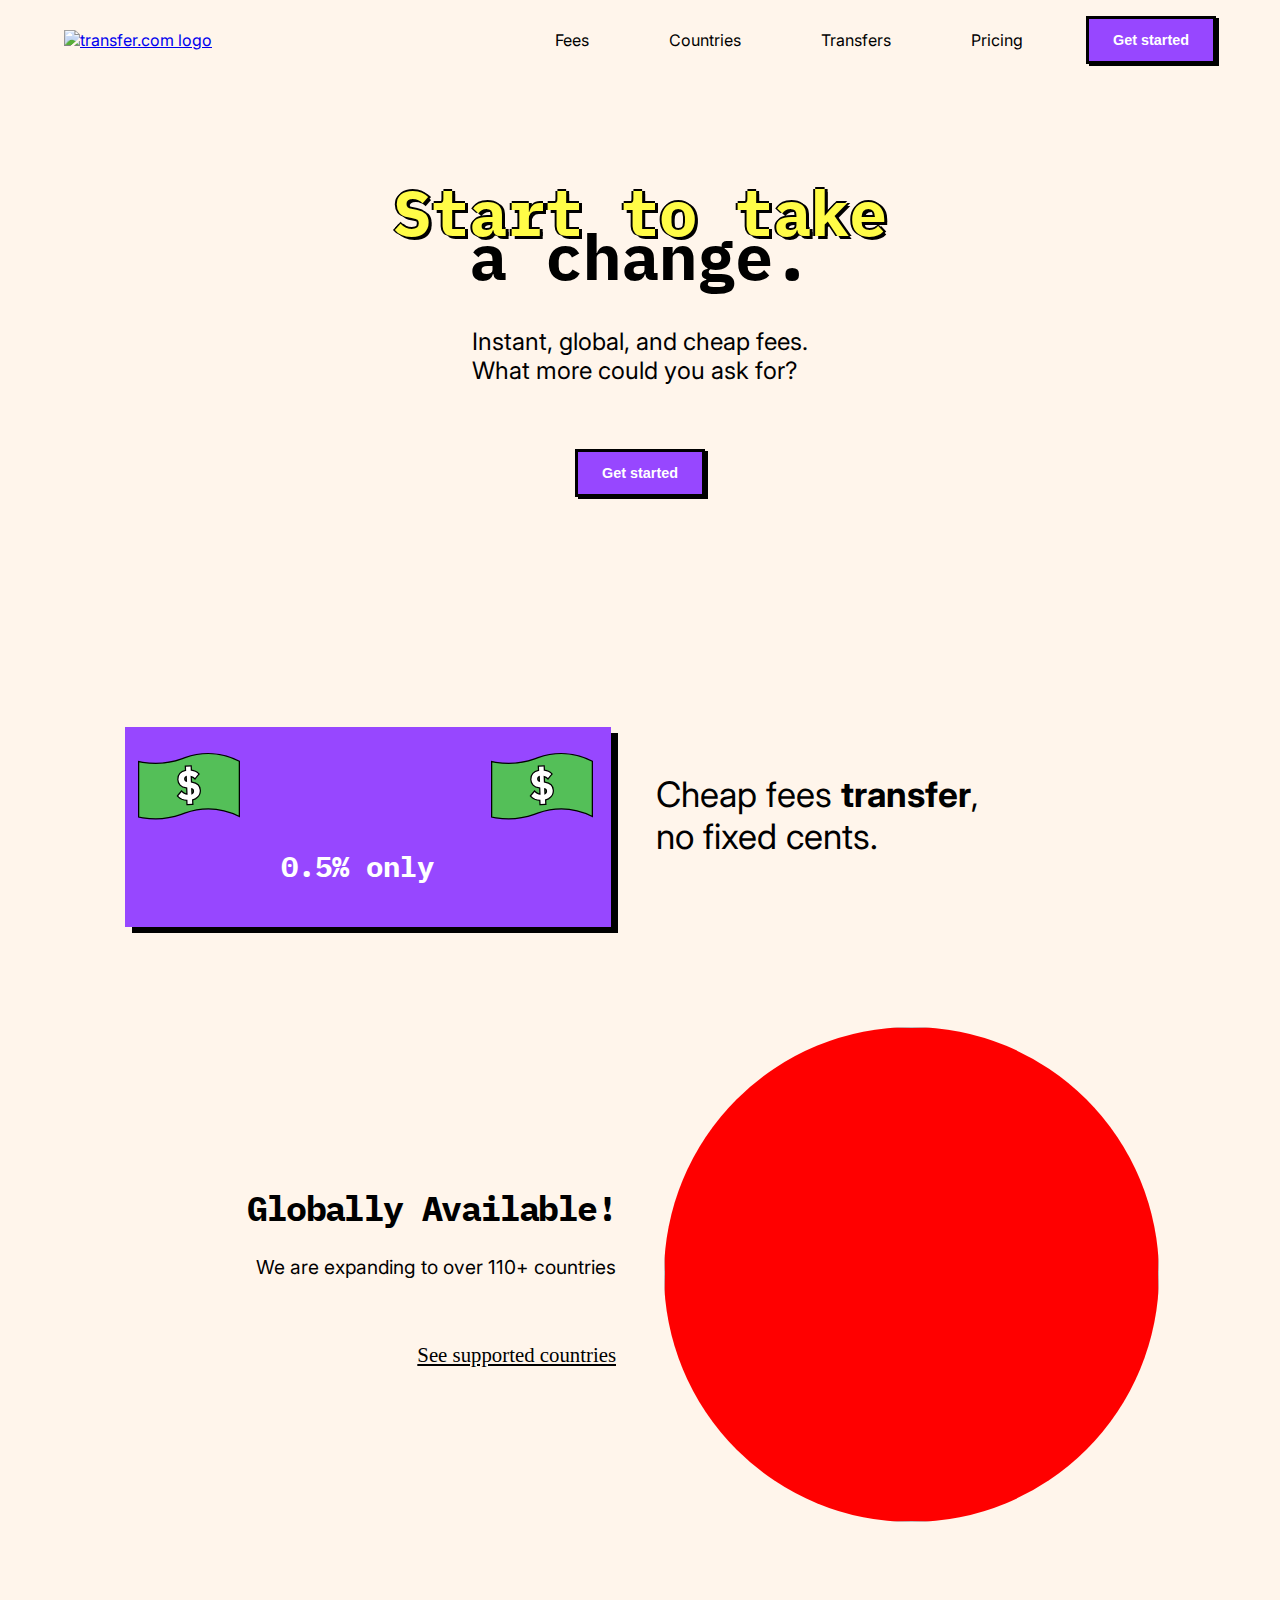
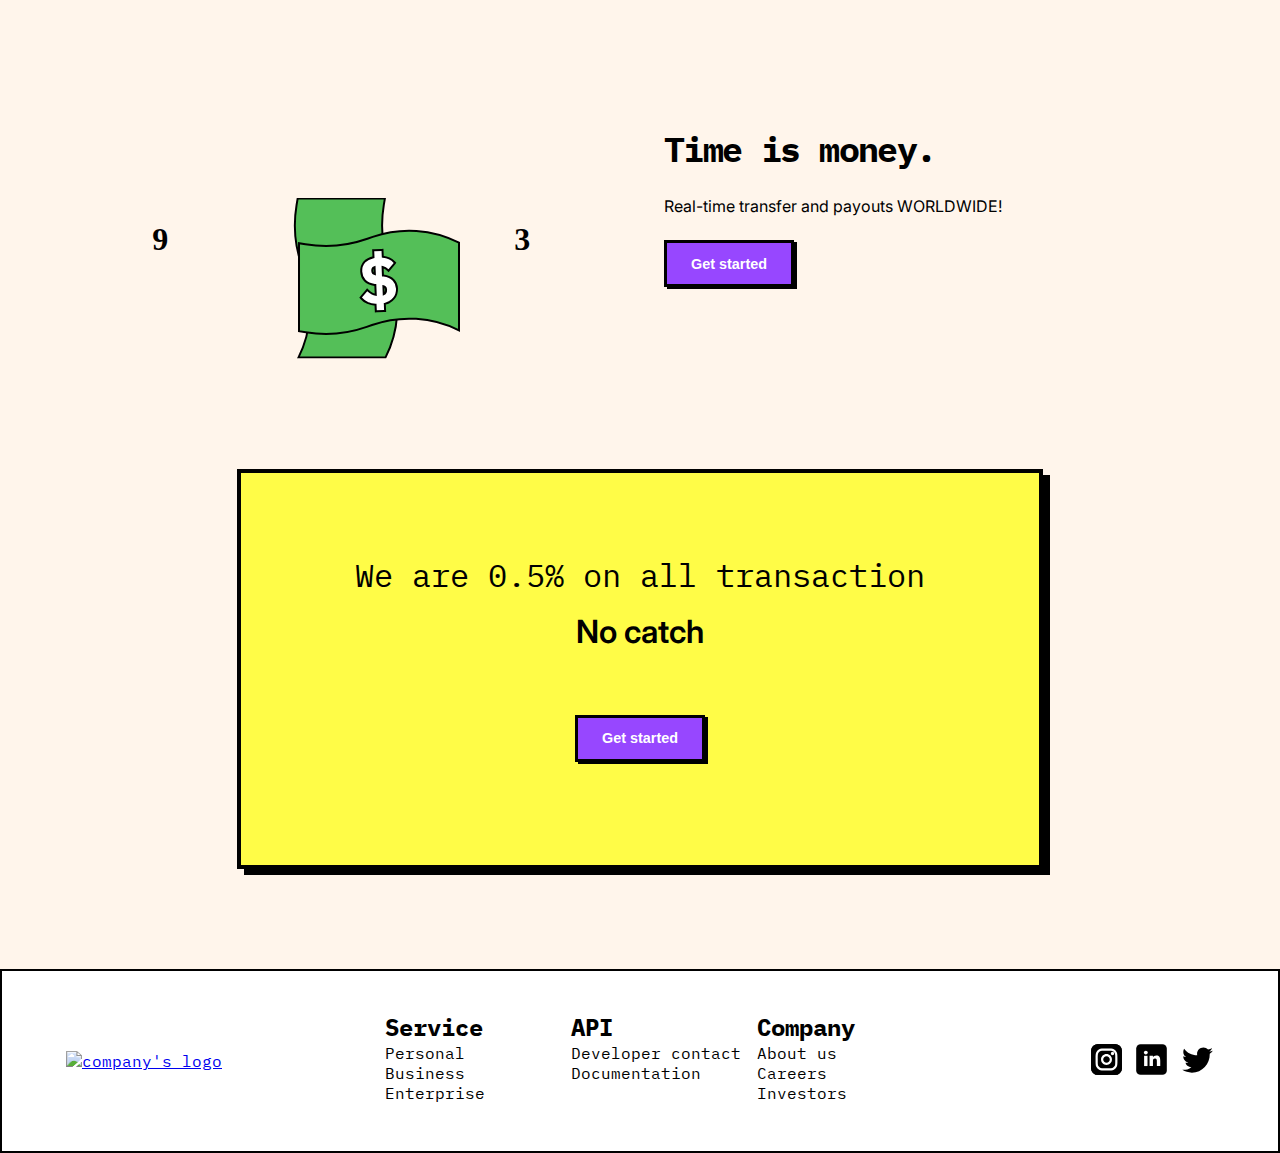
==== commit 00007ec7: "Changed png to svg in socials icons" ====
--- a/html/index.html
+++ b/html/index.html
@@ -42,7 +42,9 @@
         </div>
 
         <button class="header__burger">
-          <span class="header__span"></span>
+          <span class="header__span1"></span>
+          <span class="header__span2"></span>
+          <span class="header__span3"></span>
         </button>
       </div>
     </header>
@@ -93,7 +95,6 @@
           <a class="global__link" href="#">See supported countries </a>
         </div>
         <div class="global__image">
-          <!-- <div class="global__globe"></div> -->
           <img src="../images/globe.svg" alt="" class="global__globe" />
           <img
             src="../images/spot1.svg"
@@ -198,13 +199,13 @@
 
       <div class="footer__socials">
         <a href="https://www.instagram.com/" class="footer__social-link"
-          ><img src="../images/instagram.png" alt="" class="footer__social-img"
+          ><img src="../images/instagram.svg" alt="" class="footer__social-img"
         /></a>
         <a href="https://www.linkedin.com/" class="footer__social-link"
-          ><img src="../images/linkedin.png" alt="" class="footer__social-img"
+          ><img src="../images/linkedin.svg" alt="" class="footer__social-img"
         /></a>
         <a href="https://twitter.com/" class="footer__social-link"
-          ><img src="../images/twitter.png" alt="" class="footer__social-img"
+          ><img src="../images/twitter (2).svg" alt="" class="footer__social-img"
         /></a>
       </div>
     </footer>
